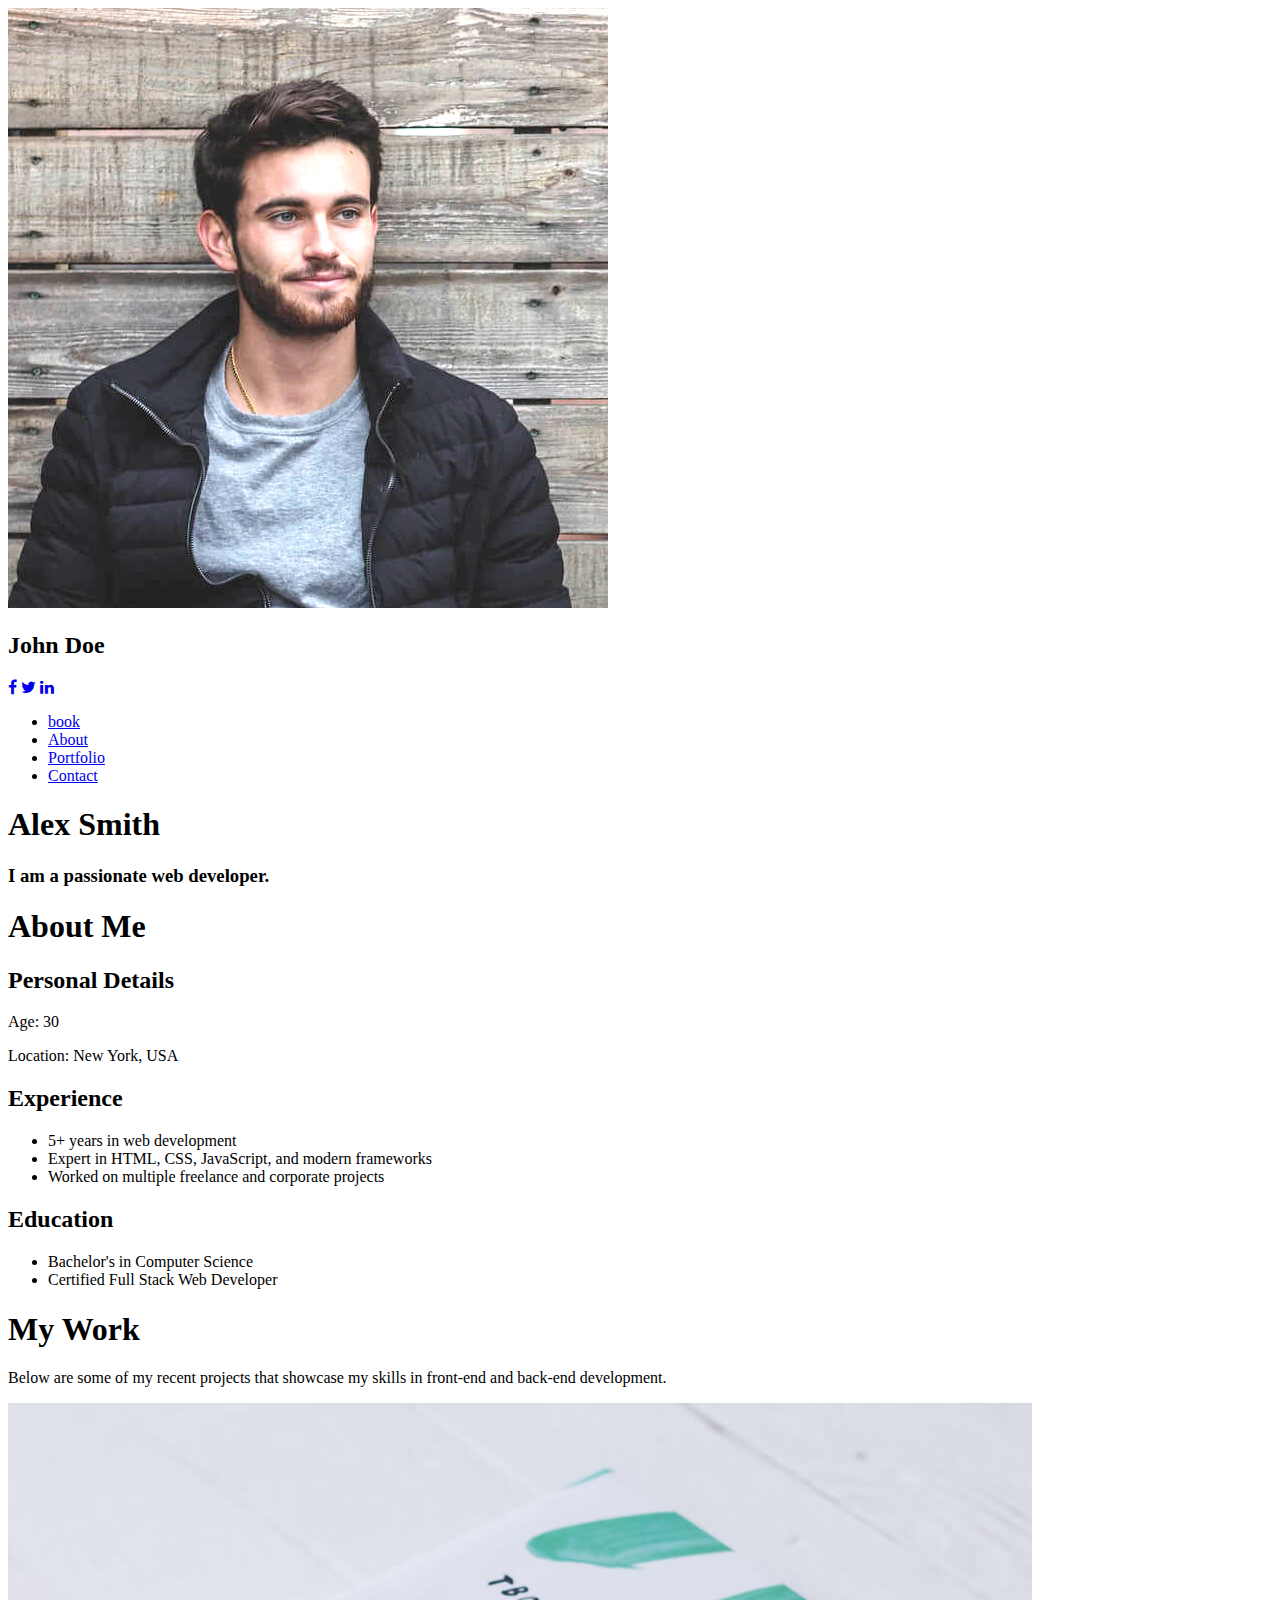
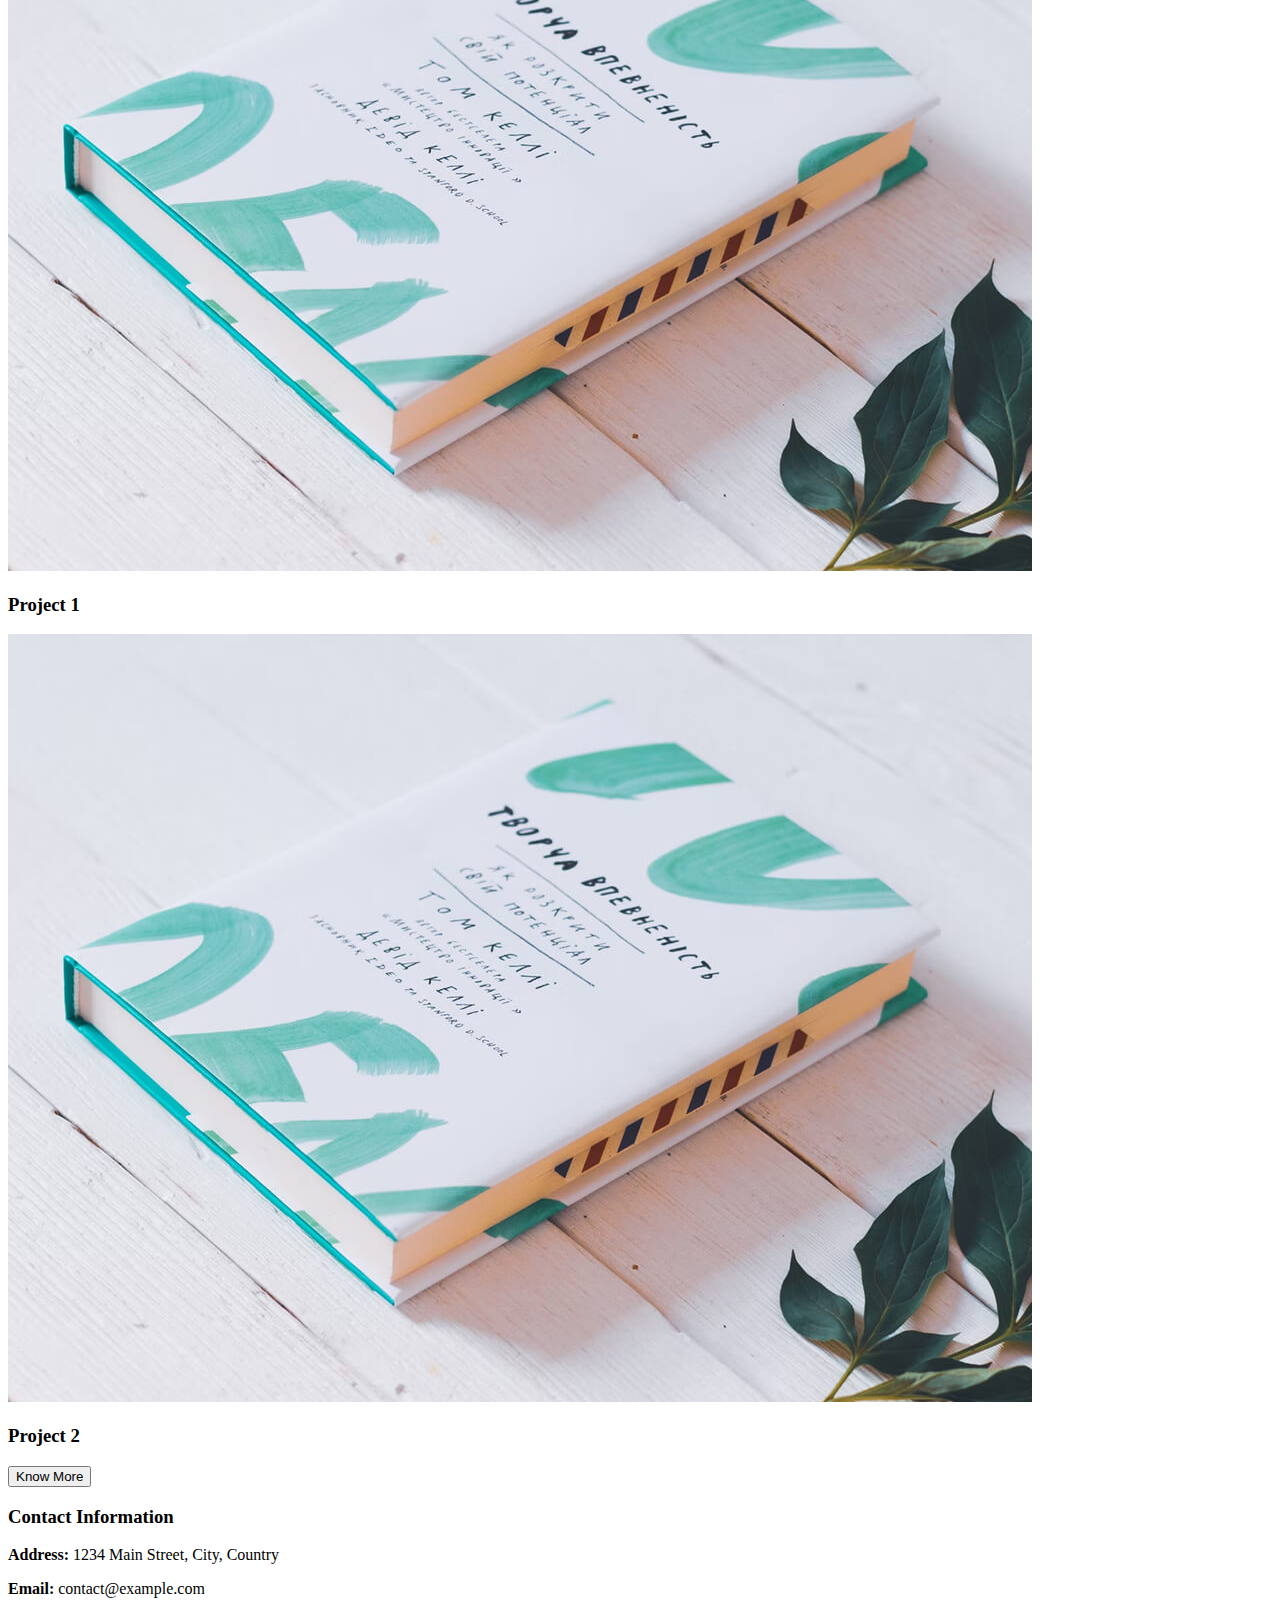
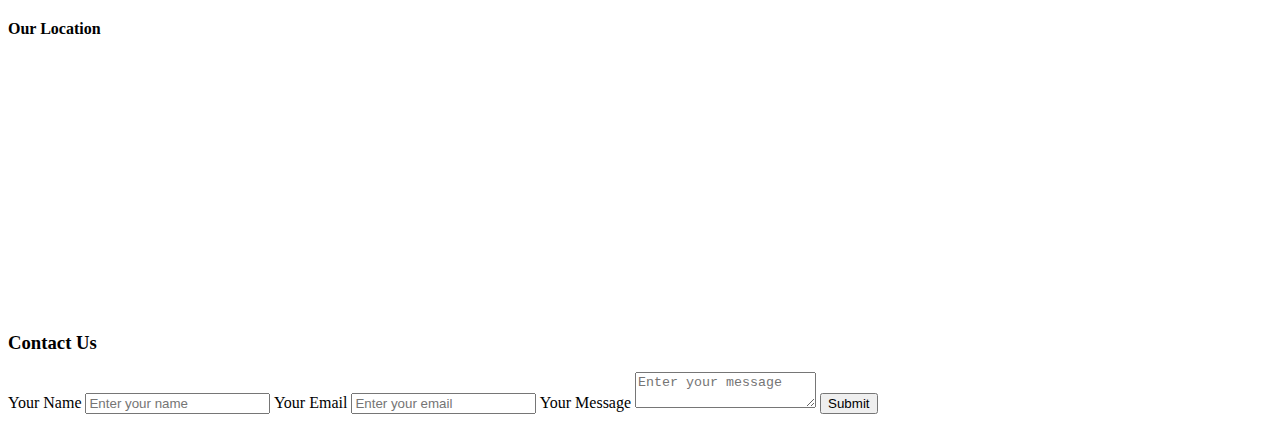
==== index.html @ 1355e46f "Updated index.html" ====
<!DOCTYPE html>
<html lang="en">
<head>
    <meta charset="UTF-8">
    <meta name="viewport" content="width=device-width, initial-scale=1.0">
    <title>Web Developer Portfolio</title>
    <link rel="stylesheet" href="git add . ; git commit -m "Updated index.html" ; git push origin mainassets/css/style.css">
    <link rel="stylesheet" href="https://cdnjs.cloudflare.com/ajax/libs/font-awesome/4.7.0/css/font-awesome.min.css">
</head>
<body>
    <div class="container">
        <nav class="sidebar">
            <div class="profile">
                <img src="assets/images/my-profile-img.jpg" alt="Profile Picture">
                <h2>John Doe</h2>
            </div>
            <div class="social-icons">
                <a href="#"><i class="fa fa-facebook" aria-hidden="true"></i></a>
                <a href="#"><i class="fa fa-twitter"></i></a>
                <a href="#"><i class="fa fa-linkedin"></i></a>
            </div>
            <ul class="menu">
                <li><a href="#home">book</a></li>
                <li><a href="#about">About</a></li>
                <li><a href="#portfolio">Portfolio</a></li>
                <li><a href="#contact">Contact</a></li>
            </ul>
        </nav>
        <main class="content">
            <section id="home">
                <h1>Alex Smith</h1>
                <h3>I am a passionate web developer.</h3>
            </section>
            <section id="about">
                <h1>About Me</h1>
                <div class="about-content">
                    <h2>Personal Details</h2>
                    <p>Age: 30</p>
                    <p>Location: New York, USA</p>
                    <h2>Experience</h2>
                    <ul>
                        <li>5+ years in web development</li>
                        <li>Expert in HTML, CSS, JavaScript, and modern frameworks</li>
                        <li>Worked on multiple freelance and corporate projects</li>
                    </ul>
                    <h2>Education</h2>
                    <ul>
                        <li>Bachelor's in Computer Science</li>
                        <li>Certified Full Stack Web Developer</li>
                    </ul>
                </div>
            </section>
            <section id="portfolio">
                <h1>My Work</h1>
                <p>Below are some of my recent projects that showcase my skills in front-end and back-end development.</p>
                <div class="portfolio-grid" id="portfolioGrid">
                    <div class="portfolio-item">
                        <img src="assets/images/books-1.jpg" alt="Project 1">
                        <div class="overlay">
                            <h3>Project 1</h3>
                        </div>
                    </div>
                    <div class="portfolio-item">
                        <img src="assets/images/books-1.jpg" alt="Project 2">
                        <div class="overlay">
                            <h3>Project 2</h3>
                        </div>
                    </div>
                </div>
                <button class="know-more" id="loadMore">Know More</button>
            </section>
            <div class="contact-section">
                <div class="contact-info">
                  <h3>Contact Information</h3>
                  <p><strong>Address:</strong> 1234 Main Street, City, Country</p>
                  <p><strong>Email:</strong> contact@example.com</p>
                  <div class="map">
                    <h4>Our Location</h4>
                    <!-- Embed Google Map or any map service -->
                    <iframe src="https://www.google.com/maps/embed?pb=..." width="100%" height="250" style="border:0;" allowfullscreen="" loading="lazy"></iframe>
                  </div>
                </div>
              
                <div class="contact-form">
                  <h3>Contact Us</h3>
                  <form action="#" method="POST">
                    <label for="name">Your Name</label>
                    <input type="text" id="name" name="name" placeholder="Enter your name" required>
                    
                    <label for="email">Your Email</label>
                    <input type="email" id="email" name="email" placeholder="Enter your email" required>
                    
                    <label for="message">Your Message</label>
                    <textarea id="message" name="message" placeholder="Enter your message" required></textarea>
                    
                    <button type="submit">Submit</button>
                  </form>
                </div>
              </div>
        </main>
    </div>
    <script>
        document.addEventListener("DOMContentLoaded", function () {
    const loadMoreBtn = document.getElementById("loadMore");
    const portfolioGrid = document.getElementById("portfolioGrid");

    loadMoreBtn.addEventListener("click", function () {
        // Dummy new projects (Replace with real images)
        const newProjects = [
            { src: "project3.jpg", title: "Project 3" },
            { src: "project4.jpg", title: "Project 4" },
            { src: "project5.jpg", title: "Project 5" }
        ];

        newProjects.forEach((project) => {
            let item = document.createElement("div");
            item.classList.add("portfolio-item");

            item.innerHTML = `
                <img src="${project.src}" alt="${project.title}">
                <div class="overlay">
                    <h3>${project.title}</h3>
                </div>
            `;

            portfolioGrid.appendChild(item);
        });

        // Hide button after loading
        loadMoreBtn.style.display = "none";
    });
});

    </script>
</body>
</html>
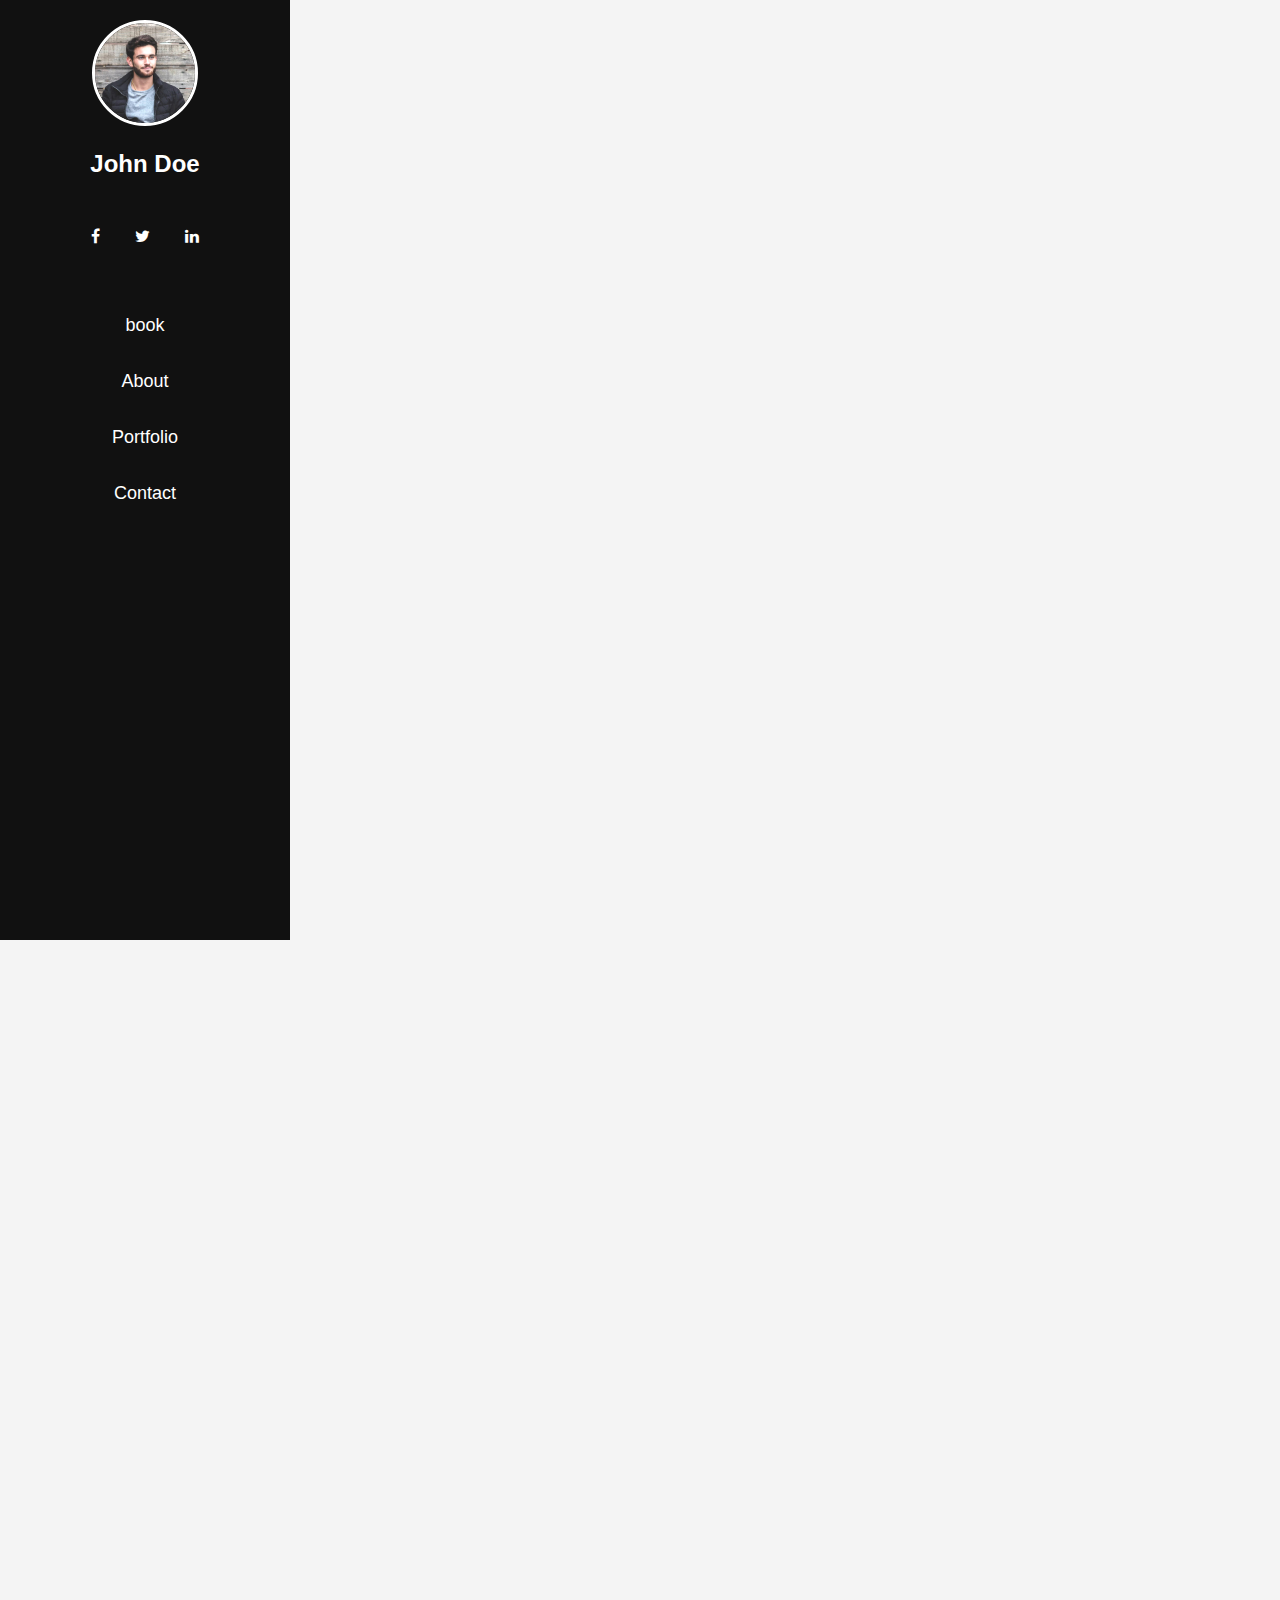
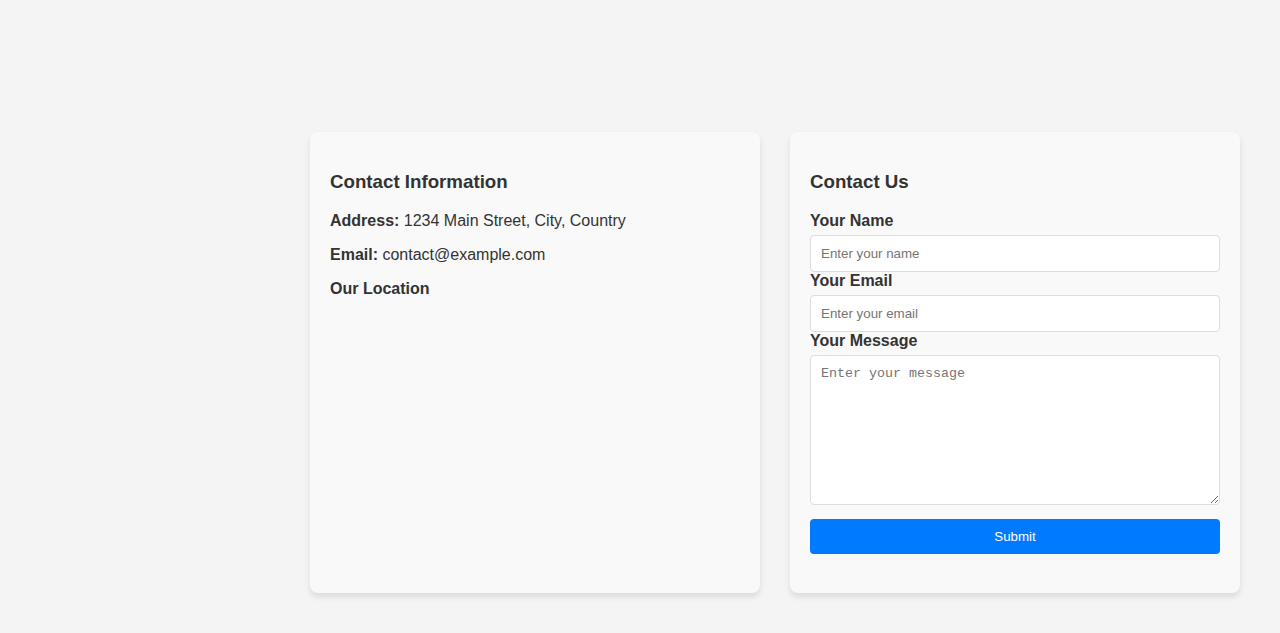
==== commit e76dd0b8: "Updated index.html" ====
--- a/index.html
+++ b/index.html
@@ -4,7 +4,7 @@
     <meta charset="UTF-8">
     <meta name="viewport" content="width=device-width, initial-scale=1.0">
     <title>Web Developer Portfolio</title>
-    <link rel="stylesheet" href="git add . ; git commit -m "Updated index.html" ; git push origin mainassets/css/style.css">
+    <link rel="stylesheet" href="assets/css/style.css">
     <link rel="stylesheet" href="https://cdnjs.cloudflare.com/ajax/libs/font-awesome/4.7.0/css/font-awesome.min.css">
 </head>
 <body>
--- a/assets/css/style.css
+++ b/assets/css/style.css
@@ -0,0 +1,332 @@
+/* General Styles */
+body {
+    font-family: 'Arial', sans-serif;
+    margin: 0;
+    padding: 0;
+    background-color: #f4f4f4;
+    color: #333;
+}
+
+/* Container Layout */
+.container {
+    display: flex;
+    flex-wrap: wrap;
+}
+
+/* Sidebar */
+.sidebar {
+    width: 250px;
+    background: #111;
+    color: white;
+    height: 100vh;
+    padding: 20px;
+    position: fixed;
+    display: flex;
+    flex-direction: column;
+    align-items: center;
+}
+
+.profile {
+    text-align: center;
+    margin-bottom: 20px;
+}
+
+.profile img {
+    width: 100px;
+    height: 100px;
+    border-radius: 50%;
+    border: 3px solid white;
+    transition: transform 0.3s ease;
+}
+
+.profile img:hover {
+    transform: scale(1.1);
+}
+
+/* Social Icons */
+.social-icons {
+    display: flex;
+    gap: 15px;
+    margin-bottom: 20px;
+}
+
+.social-icons a img {
+    width: 30px;
+    height: 30px;
+    transition: transform 0.3s ease;
+}
+.social-icons i{
+    color:white;
+    background-color: #111;
+    padding:10px;
+}
+.social-icons i:hover{
+background-color: #149ddd;
+border-radius:50%;
+}
+.social-icons a img:hover {
+    transform: scale(1.2);
+}
+
+/* Sidebar Menu */
+.menu {
+    list-style: none;
+    padding: 0;
+    width: 100%;
+}
+
+.menu li {
+    margin: 15px 0;
+}
+
+.menu a {
+    text-decoration: none;
+    color: white;
+    font-size: 18px;
+    display: block;
+    padding: 10px;
+    text-align: center;
+    transition: background 0.3s ease;
+}
+
+.menu a:hover {
+    background: rgba(255, 255, 255, 0.3);
+    border-radius: 5px;
+}
+
+/* Main Content */
+.content {
+    margin-left: 270px;
+    padding: 20px;
+    flex-grow: 1;
+}
+
+/* Sections */
+section {
+    margin-bottom: 50px;
+    padding: 20px;
+    background: white;
+    border-radius: 8px;
+    box-shadow: 0px 4px 6px rgba(0, 0, 0, 0.1);
+    opacity: 0;
+    transform: translateY(20px);
+    animation: fadeIn 0.8s ease-out forwards;
+}
+#home h1{
+    color:#fff;
+}
+#home h3{
+    font-size: 2rem;
+    margin: 0;
+    white-space: nowrap;
+    overflow: hidden;
+    border-right: 3px solid #333;
+    width: fit-content;
+    animation: typing 3s steps(22) infinite, blink 0.5s step-end infinite alternate;
+    color:#fff;
+}
+
+@keyframes typing {
+    from {
+        width: 0;
+    }
+    to {
+        width: 100%;
+    }
+}
+@keyframes blink {
+    50% {
+        border-color: transparent;
+    }
+}
+
+@keyframes fadeIn {
+    to {
+        opacity: 1;
+        transform: translateY(0);
+    }
+}
+
+#home{
+    background-image: url('../images/hero-bg.jpg');
+}
+#home {
+    background-size: cover;
+    background-position: center;
+    padding: 20%;
+    border-radius: 0px !important;
+}
+/* Portfolio */
+.portfolio-grid {
+    display: grid;
+    grid-template-columns: repeat(auto-fit, minmax(250px, 1fr));
+    gap: 20px;
+}
+
+.portfolio-item {
+    position: relative;
+    overflow: hidden;
+    border-radius: 10px;
+    box-shadow: 0px 4px 6px rgba(0, 0, 0, 0.1);
+    transition: transform 0.3s ease;
+}
+
+.portfolio-item:hover {
+    transform: scale(1.05);
+}
+
+.portfolio-item img {
+    width: 100%;
+    display: block;
+    filter: grayscale(100%);
+    transition: filter 0.3s ease;
+}
+
+.portfolio-item:hover img {
+    filter: grayscale(0%);
+}
+
+.overlay {
+    position: absolute;
+    bottom: 0;
+    left: 0;
+    width: 100%;
+    height: 100%;
+    background: rgba(0, 0, 0, 0.5);
+    color: white;
+    display: flex;
+    align-items: center;
+    justify-content: center;
+    font-size: 20px;
+    opacity: 0;
+    transition: opacity 0.3s ease;
+}
+
+.portfolio-item:hover .overlay {
+    opacity: 1;
+}
+
+/* Know More Button */
+.know-more {
+    display: block;
+    margin: 20px auto;
+    padding: 10px 20px;
+    font-size: 18px;
+    background: black;
+    color: white;
+    border: none;
+    cursor: pointer;
+    transition: background 0.3s ease;
+    border-radius: 5px;
+}
+
+.know-more:hover {
+    background: #555;
+}
+
+/* contact */
+.contact-section {
+    display: grid;
+    grid-template-columns: 1fr 1fr;
+    gap: 30px;
+    padding: 20px;
+  }
+  
+  .contact-info, .contact-form {
+    padding: 20px;
+    background-color: #f9f9f9;
+    border-radius: 8px;
+    box-shadow: 0 4px 6px rgba(0, 0, 0, 0.1);
+  }
+  
+  h3 {
+    color: #333;
+  }
+  
+  h4 {
+    margin-top: 10px;
+  }
+  
+  label {
+    font-weight: bold;
+    margin-top: 10px;
+  }
+  
+  input, textarea {
+    width: 100%;
+    padding: 10px;
+    margin-top: 5px;
+    border: 1px solid #ddd;
+    border-radius: 4px;
+    box-sizing: border-box;
+  }
+  
+  textarea {
+    height: 150px;
+  }
+  
+  button {
+    background-color: #007BFF;
+    color: white;
+    padding: 10px 15px;
+    border: none;
+    border-radius: 4px;
+    cursor: pointer;
+    margin-top: 10px;
+    width: 100%;
+  }
+  
+  button:hover {
+    background-color:red;
+  }
+
+/* Responsive Design */
+@media (max-width: 768px) {
+    .sidebar {
+        width: 100%;
+        height: auto;
+        position: relative;
+        display: flex;
+        flex-direction: row;
+        justify-content: space-between;
+        padding: 10px;
+    }
+
+    .profile img {
+        width: 60px;
+        height: 60px;
+    }
+
+    .menu {
+        display: flex;
+        flex-direction: row;
+        gap: 10px;
+    }
+
+    .menu li {
+        margin: 0;
+    }
+
+    .menu a {
+        font-size: 16px;
+        padding: 5px;
+    }
+
+    .content {
+        margin-left: 0;
+        padding: 10px;
+    }
+
+    .portfolio-grid {
+        grid-template-columns: repeat(auto-fit, minmax(150px, 1fr));
+    }
+    .contact-section {
+        grid-template-columns: 1fr;
+      }
+      
+      .contact-info iframe {
+        width: 100%;
+        height: 200px;
+      }
+    
+}
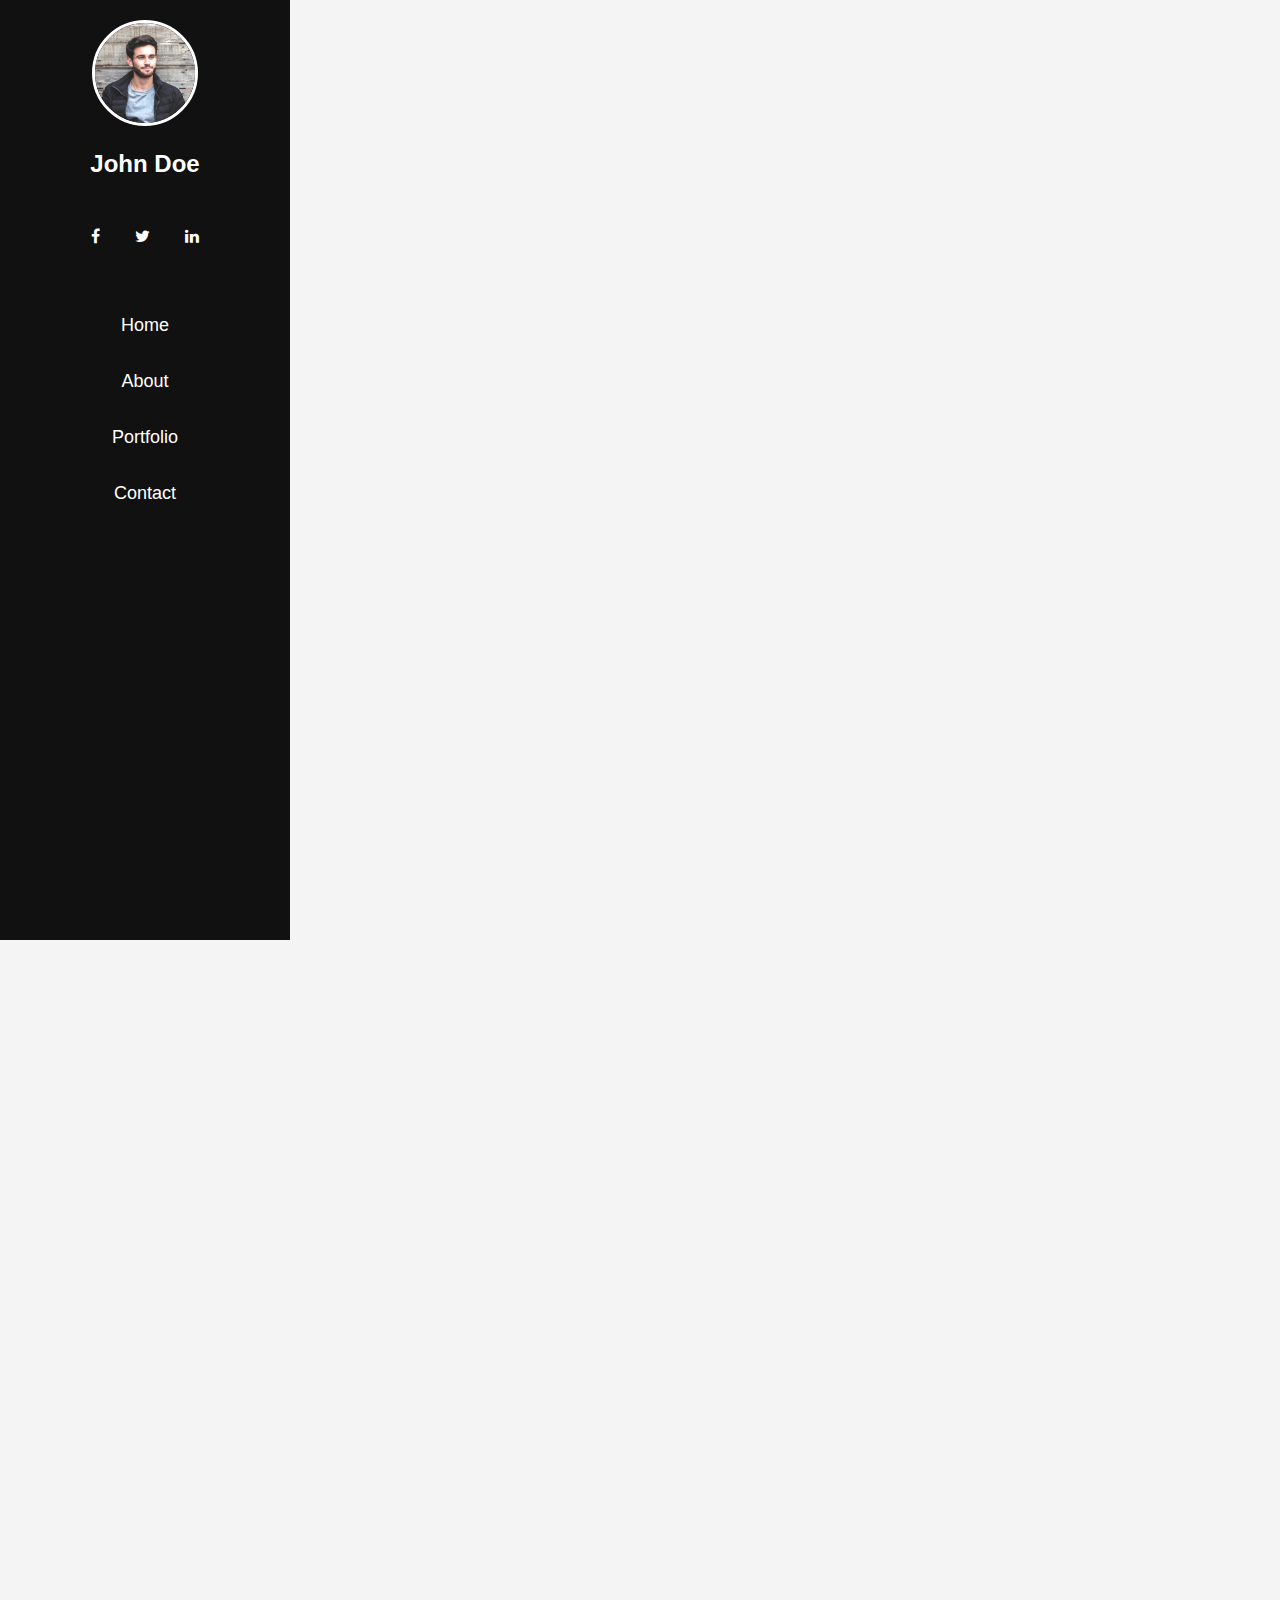
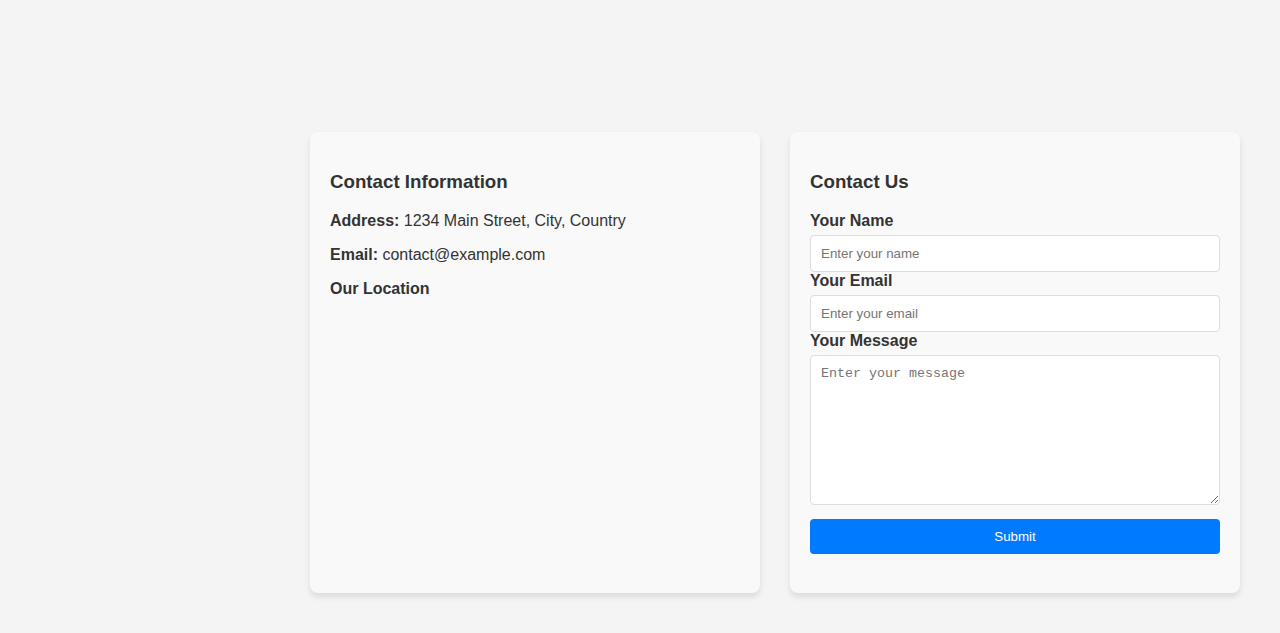
==== commit 2140ddb6: "Updated index.html" ====
--- a/index.html
+++ b/index.html
@@ -20,7 +20,7 @@
                 <a href="#"><i class="fa fa-linkedin"></i></a>
             </div>
             <ul class="menu">
-                <li><a href="#home">book</a></li>
+                <li><a href="#home">Home</a></li>
                 <li><a href="#about">About</a></li>
                 <li><a href="#portfolio">Portfolio</a></li>
                 <li><a href="#contact">Contact</a></li>
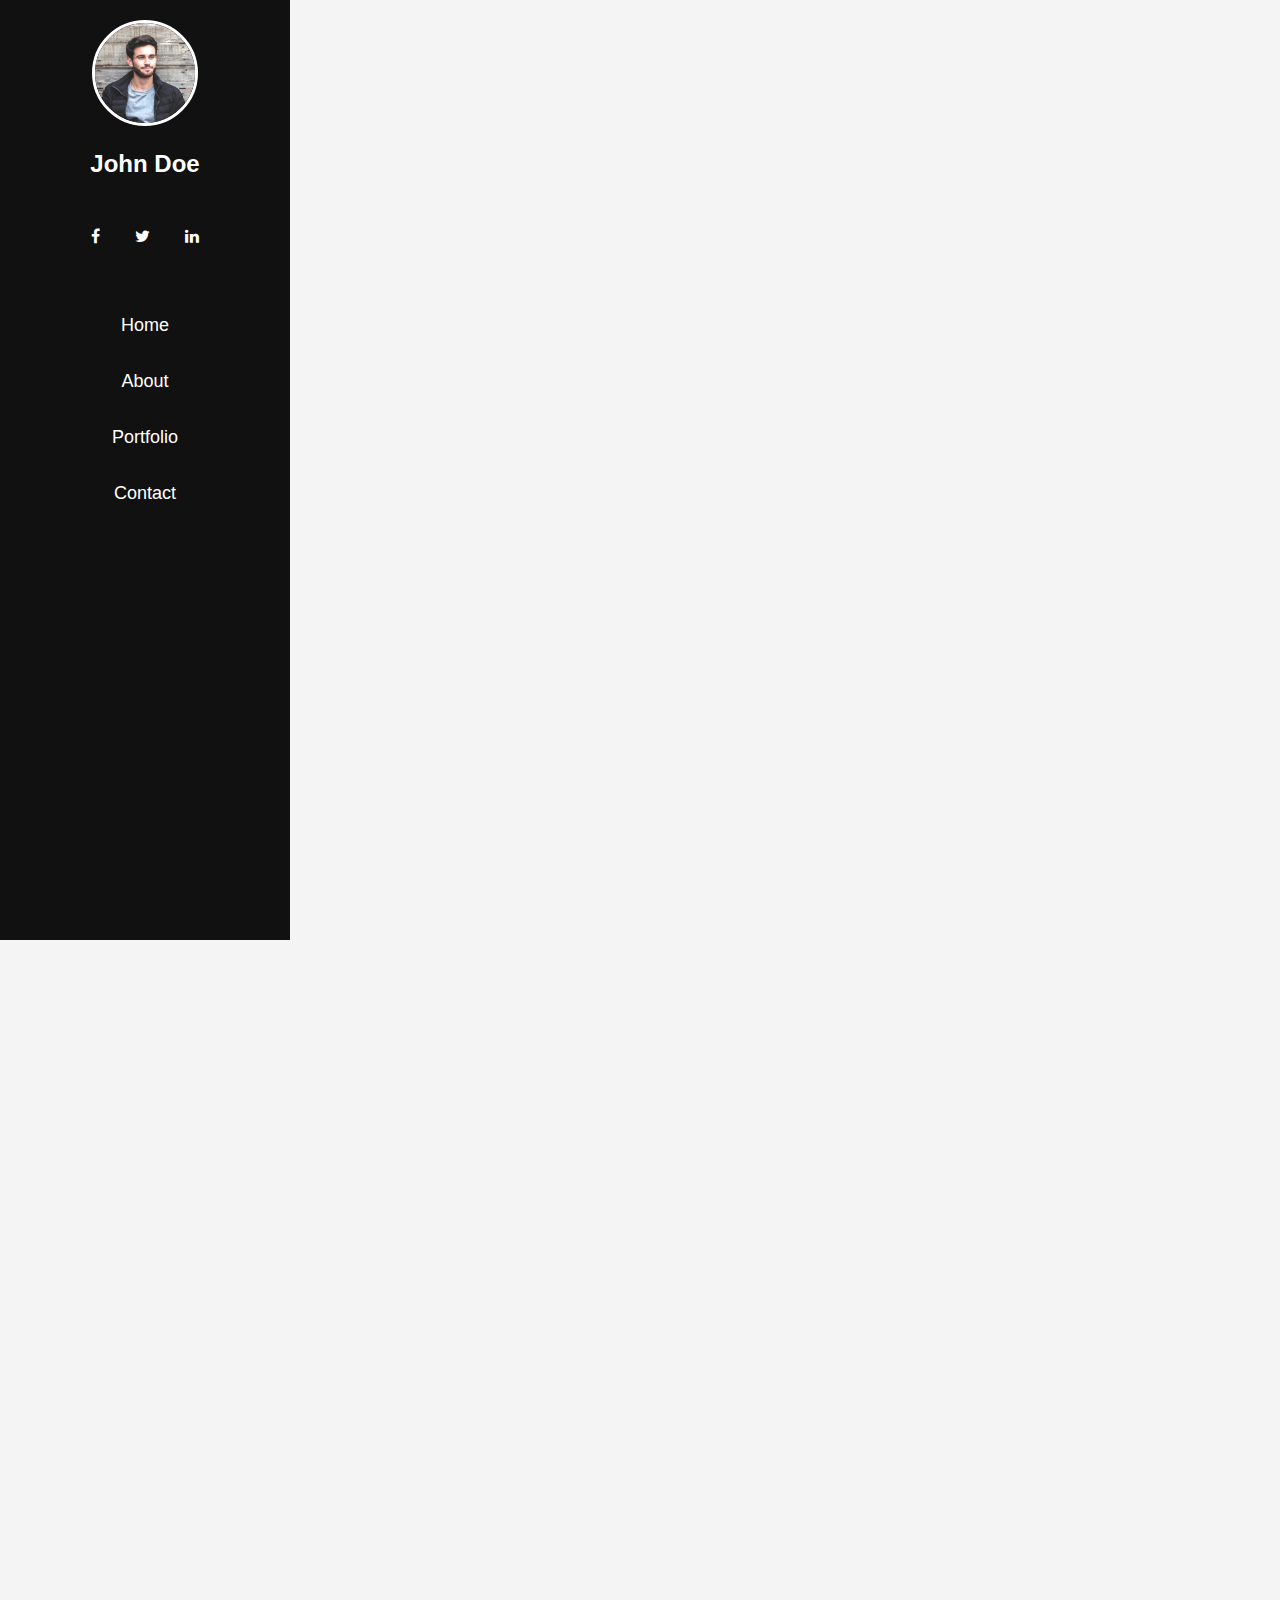
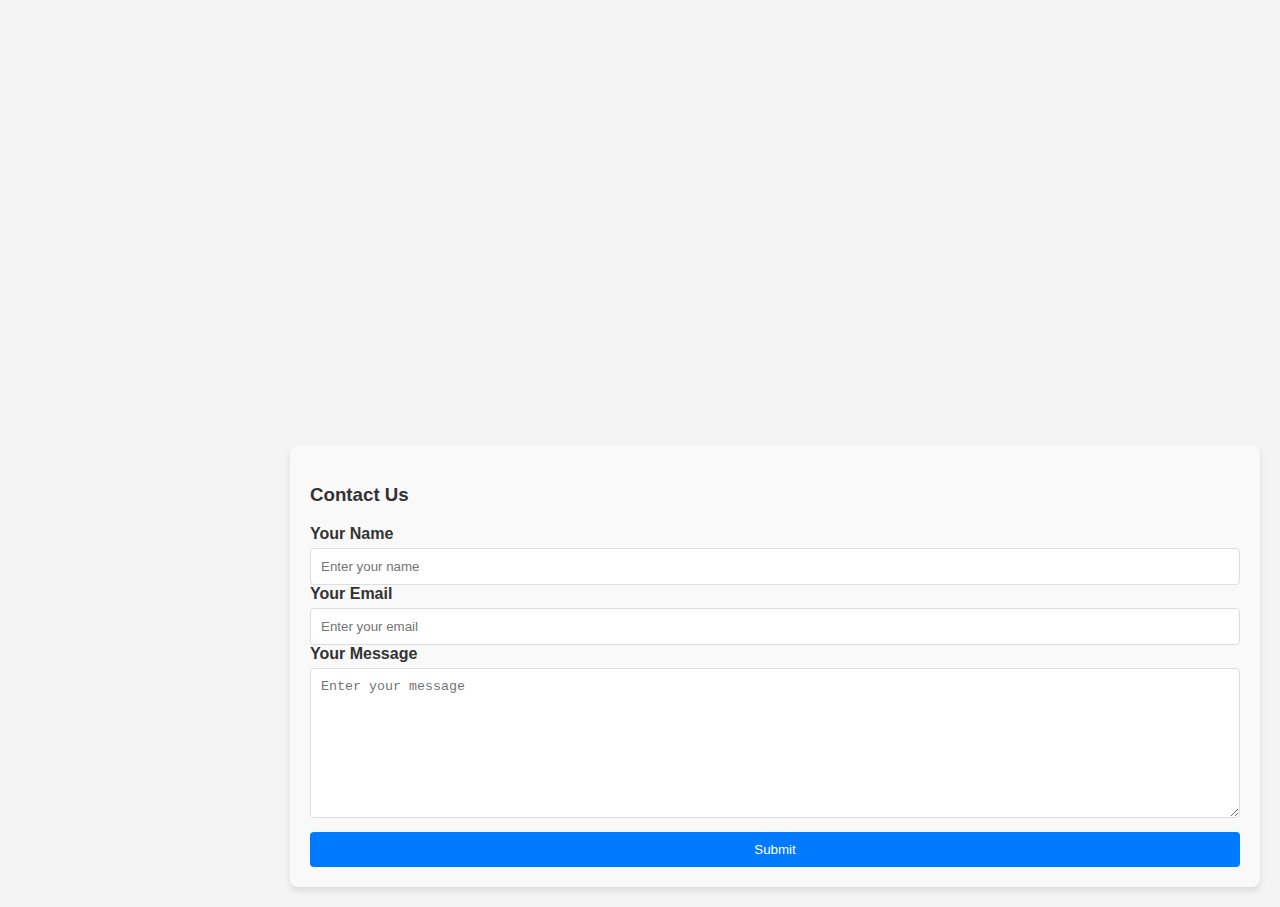
==== commit c983178e: "Updated index.html" ====
--- a/index.html
+++ b/index.html
@@ -51,24 +51,101 @@
                 </div>
             </section>
             <section id="portfolio">
-                <h1>My Work</h1>
-                <p>Below are some of my recent projects that showcase my skills in front-end and back-end development.</p>
-                <div class="portfolio-grid" id="portfolioGrid">
-                    <div class="portfolio-item">
-                        <img src="assets/images/books-1.jpg" alt="Project 1">
-                        <div class="overlay">
-                            <h3>Project 1</h3>
-                        </div>
-                    </div>
-                    <div class="portfolio-item">
-                        <img src="assets/images/books-1.jpg" alt="Project 2">
-                        <div class="overlay">
-                            <h3>Project 2</h3>
-                        </div>
-                    </div>
-                </div>
-                <button class="know-more" id="loadMore">Know More</button>
+                <h2 class="section-title">My Portfolio</h2>
+        
+                <!-- Filter Tabs -->
+                <div class="portfolio-filters">
+                    <button class="filter-btn active" data-filter="all">All</button>
+                    <button class="filter-btn" data-filter="app">App</button>
+                    <button class="filter-btn" data-filter="product">Product</button>
+                    <button class="filter-btn" data-filter="branding">Branding</button>
+                </div>
+                
+        
+                <!-- Portfolio Grid -->
+                <div class="portfolio-gallery">
+                    <div class="portfolio-item app">
+                        <img src="assets/images/app-1.jpg" alt="App Project">
+                        <div class="overlay">
+                            <span class="title">App Design</span>
+                            <i class="fa fa-search-plus" onclick="openFullscreen('assets/images/my-profile-img.jpg')"></i>
+                        </div>
+                    </div>
+                    <div class="portfolio-item app">
+                        <img src="assets/images/app-2.jpg" alt="App Project">
+                        <div class="overlay">
+                            <span class="title">App Design</span>
+                            <i class="fa fa-search-plus" onclick="openFullscreen('assets/images/my-profile-img.jpg')"></i>
+                        </div>
+                    </div>
+        
+                    <div class="portfolio-item app">
+                        <img src="assets/images/app-3.jpg" alt="App Project">
+                        <div class="overlay">
+                            <span class="title">App Design</span>
+                            <i class="fa fa-search-plus" onclick="openFullscreen('assets/images/my-profile-img.jpg')"></i>
+                        </div>
+                    </div>
+        
+                   <div class="portfolio-item product">
+                        <img src="assets/images/product-1.jpg" alt="Product Project">
+                        <div class="overlay">
+                            <span class="title">Product Design</span>
+                            <i class="fa fa-search-plus" onclick="openFullscreen('assets/images/my-profile-img.jpg')"></i>
+                        </div>
+                    </div>
+        
+                    <div class="portfolio-item product">
+                        <img src="assets/images/product-2.jpg" alt="Product Project">
+                        <div class="overlay">
+                            <span class="title">Product Design</span>
+                            <i class="fa fa-search-plus" onclick="openFullscreen('assets/images/my-profile-img.jpg')"></i>
+                        </div>
+                    </div>
+                    <div class="portfolio-item product">
+                        <img src="assets/images/product-3.jpg" alt="Product Project">
+                        <div class="overlay">
+                            <span class="title">Product Design</span>
+                            <i class="fa fa-search-plus" onclick="openFullscreen('assets/images/my-profile-img.jpg')"></i>
+                        </div>
+                    </div>
+
+
+
+                    <div class="portfolio-item branding">
+                        <img src="assets/images/branding-2.jpg" alt="Branding Project">
+                        <div class="overlay">
+                            <span class="title">Branding Project</span>
+                            <i class="fa fa-search-plus" onclick="openFullscreen('assets/images/my-profile-img.jpg')"></i>
+                        </div>
+                    </div>
+
+                    <div class="portfolio-item branding">
+                        <img src="assets/images/books-1.jpg" alt="Branding Project">
+                        <div class="overlay">
+                            <span class="title">Branding Project</span>
+                            <i class="fa fa-search-plus" onclick="openFullscreen('assets/images/my-profile-img.jpg')"></i>
+                        </div>
+                    </div>
+
+
+                    <div class="portfolio-item branding">
+                        <img src="assets/images/branding-3.jpg" alt="Branding Project">
+                        <div class="overlay">
+                            <span class="title">Branding Project</span>
+                            <i class="fa fa-search-plus" onclick="openFullscreen('assets/images/my-profile-img.jpg')"></i>
+                        </div>
+                    </div>
+
+                    <i class="fa fa-search-plus" onclick="openFullscreen('assets/images/my-profile-img.jpg')"></i>
+                </div>
             </section>
+        
+            <!-- Fullscreen Image Modal -->
+            <!-- <div id="fullscreen-modal" class="fullscreen-modal">
+                <span class="close-btn" onclick="closeFullscreen()">&times;</span>
+                <img id="fullscreen-img" class="fullscreen-img">
+            </div>
             <div class="contact-section">
                 <div class="contact-info">
                   <h3>Contact Information</h3>
@@ -76,10 +153,10 @@
                   <p><strong>Email:</strong> contact@example.com</p>
                   <div class="map">
                     <h4>Our Location</h4>
-                    <!-- Embed Google Map or any map service -->
-                    <iframe src="https://www.google.com/maps/embed?pb=..." width="100%" height="250" style="border:0;" allowfullscreen="" loading="lazy"></iframe>
+                     Embed Google Map or any map service -->
+                    <!-- <iframe src="https://www.google.com/maps/embed?pb=..." width="100%" height="250" style="border:0;" allowfullscreen="" loading="lazy"></iframe>
                   </div>
-                </div>
+                </div> --> 
               
                 <div class="contact-form">
                   <h3>Contact Us</h3>
@@ -99,38 +176,48 @@
               </div>
         </main>
     </div>
-    <script>
-        document.addEventListener("DOMContentLoaded", function () {
-    const loadMoreBtn = document.getElementById("loadMore");
-    const portfolioGrid = document.getElementById("portfolioGrid");
-
-    loadMoreBtn.addEventListener("click", function () {
-        // Dummy new projects (Replace with real images)
-        const newProjects = [
-            { src: "project3.jpg", title: "Project 3" },
-            { src: "project4.jpg", title: "Project 4" },
-            { src: "project5.jpg", title: "Project 5" }
-        ];
-
-        newProjects.forEach((project) => {
-            let item = document.createElement("div");
-            item.classList.add("portfolio-item");
-
-            item.innerHTML = `
-                <img src="${project.src}" alt="${project.title}">
-                <div class="overlay">
-                    <h3>${project.title}</h3>
-                </div>
-            `;
-
-            portfolioGrid.appendChild(item);
+<!-- Portfolio gallery js  -->
+        <script>
+  document.addEventListener("DOMContentLoaded", function () {
+    const filterButtons = document.querySelectorAll(".filter-btn");
+    const portfolioItems = document.querySelectorAll(".portfolio-item");
+
+    filterButtons.forEach((btn) => {
+        btn.addEventListener("click", function () {
+            const filter = this.getAttribute("data-filter");
+
+            // Remove active class from all buttons
+            filterButtons.forEach((btn) => btn.classList.remove("active"));
+            this.classList.add("active");
+
+            // Show/Hide Portfolio Items
+            portfolioItems.forEach((item) => {
+                if (filter === "all" || item.classList.contains(filter)) {
+                    item.classList.add("show");
+                } else {
+                    item.classList.remove("show");
+                }
+            });
         });
-
-        // Hide button after loading
-        loadMoreBtn.style.display = "none";
     });
+
+    // Show all items by default
+    document.querySelector(".filter-btn[data-filter='all']").click();
 });
 
-    </script>
+
+
+/* Fullscreen Image Modal */
+// function openFullscreen(imageSrc) {
+//     document.getElementById("fullscreen-modal").style.display = "flex";
+//     document.getElementById("fullscreen-img").src = imageSrc;
+// }
+
+// function closeFullscreen() {
+//     document.getElementById("fullscreen-modal").style.display = "none";
+// }
+</script>
+
+    
 </body>
 </html>--- a/assets/css/style.css
+++ b/assets/css/style.css
@@ -156,72 +156,167 @@
     padding: 20%;
     border-radius: 0px !important;
 }
-/* Portfolio */
-.portfolio-grid {
+/* Portfolio Filters */
+.portfolio-filters {
+    display: flex;
+    justify-content: center;
+    margin: 20px 0;
+}
+
+.filter-btn {
+    padding: 10px 15px;
+    margin: 0 5px;
+    border: none;
+    cursor: pointer;
+    background: #ddd;
+    border-radius: 5px;
+    transition: 0.3s;
+}
+
+.filter-btn.active {
+    background: blue;
+    color: white;
+}
+
+/* Portfolio Grid */
+.portfolio-gallery {
     display: grid;
-    grid-template-columns: repeat(auto-fit, minmax(250px, 1fr));
-    gap: 20px;
-}
-
+    grid-template-columns: repeat(3, 1fr);
+    gap: 15px;
+    padding: 20px;
+}
+
+/* Portfolio Item */
 .portfolio-item {
     position: relative;
     overflow: hidden;
     border-radius: 10px;
-    box-shadow: 0px 4px 6px rgba(0, 0, 0, 0.1);
-    transition: transform 0.3s ease;
-}
-
-.portfolio-item:hover {
-    transform: scale(1.05);
-}
-
+    display: none; /* Hidden by default */
+}
+
+/* Show Items Dynamically */
+.portfolio-item.show {
+    display: block;
+    animation: fadeIn 0.5s ease-in-out;
+}
+
+/* Fade-In Animation */
+@keyframes fadeIn {
+    from { opacity: 0; transform: scale(0.9); }
+    to { opacity: 1; transform: scale(1); }
+}
+
+/* Portfolio Images */
 .portfolio-item img {
     width: 100%;
+    height: auto;
     display: block;
-    filter: grayscale(100%);
-    transition: filter 0.3s ease;
-}
-
+    transition: transform 0.3s ease-in-out;
+}
+
+/* Hover Effect on Image */
 .portfolio-item:hover img {
-    filter: grayscale(0%);
-}
-
+    transform: scale(1.1);
+}
+
+/* Overlay (Hidden by Default) */
 .overlay {
     position: absolute;
-    bottom: 0;
+    top: 0;
     left: 0;
     width: 100%;
     height: 100%;
-    background: rgba(0, 0, 0, 0.5);
-    color: white;
+    background: rgba(0, 0, 0, 0.6);
     display: flex;
+    flex-direction: column;
+    justify-content: center;
     align-items: center;
-    justify-content: center;
-    font-size: 20px;
     opacity: 0;
-    transition: opacity 0.3s ease;
-}
-
+    transition: opacity 0.3s ease-in-out;
+}
+
+/* Show Overlay on Hover */
 .portfolio-item:hover .overlay {
     opacity: 1;
 }
 
-/* Know More Button */
-.know-more {
-    display: block;
-    margin: 20px auto;
-    padding: 10px 20px;
-    font-size: 18px;
-    background: black;
-    color: white;
-    border: none;
+/* Title (Top-Left) */
+.title {
+    position: absolute;
+    top: 10px;
+    left: 10px;
+    background: blue;
+    color: white;
+    padding: 5px 10px;
+    border-radius: 5px;
+    font-size: 14px;
+}
+
+/* Centered Icon */
+.icon {
+    font-size: 2rem;
+    color: white;
     cursor: pointer;
-    transition: background 0.3s ease;
-    border-radius: 5px;
-}
-
-.know-more:hover {
-    background: #555;
+    opacity: 0;
+    transition: opacity 0.3s ease-in-out, transform 0.3s ease-in-out;
+}
+.portfolio-title{
+    text-align: center;
+    padding-bottom:20px;
+}
+
+/* Show Icon on Hover */
+.portfolio-item:hover .icon {
+    opacity: 1;
+    transform: scale(1.2);
+}
+
+/* Responsive Design */
+@media (max-width: 900px) {
+    .portfolio-gallery {
+        grid-template-columns: repeat(2, 1fr);
+    }
+}
+
+@media (max-width: 600px) {
+    .portfolio-gallery {
+        grid-template-columns: 1fr;
+    }
+}
+
+/* Fullscreen Modal */
+.fullscreen-modal {
+    display: none;
+    position: fixed;
+    top: 0;
+    left: 0;
+    width: 100%;
+    height: 100%;
+    background: rgba(0, 0, 0, 0.9);
+    justify-content: center;
+    align-items: center;
+}
+
+.fullscreen-img {
+    max-width: 90%;
+    max-height: 90%;
+}
+
+.close-btn {
+    position: absolute;
+    top: 20px;
+    right: 30px;
+    font-size: 30px;
+    color: white;
+    cursor: pointer;
+}
+
+/* Hide Items Smoothly */
+.hidden {
+    opacity: 0;
+    transform: scale(0.9);
+    pointer-events: none;
+    transition: opacity 0.5s ease-in-out, transform 0.5s ease-in-out;
 }
 
 /* contact */
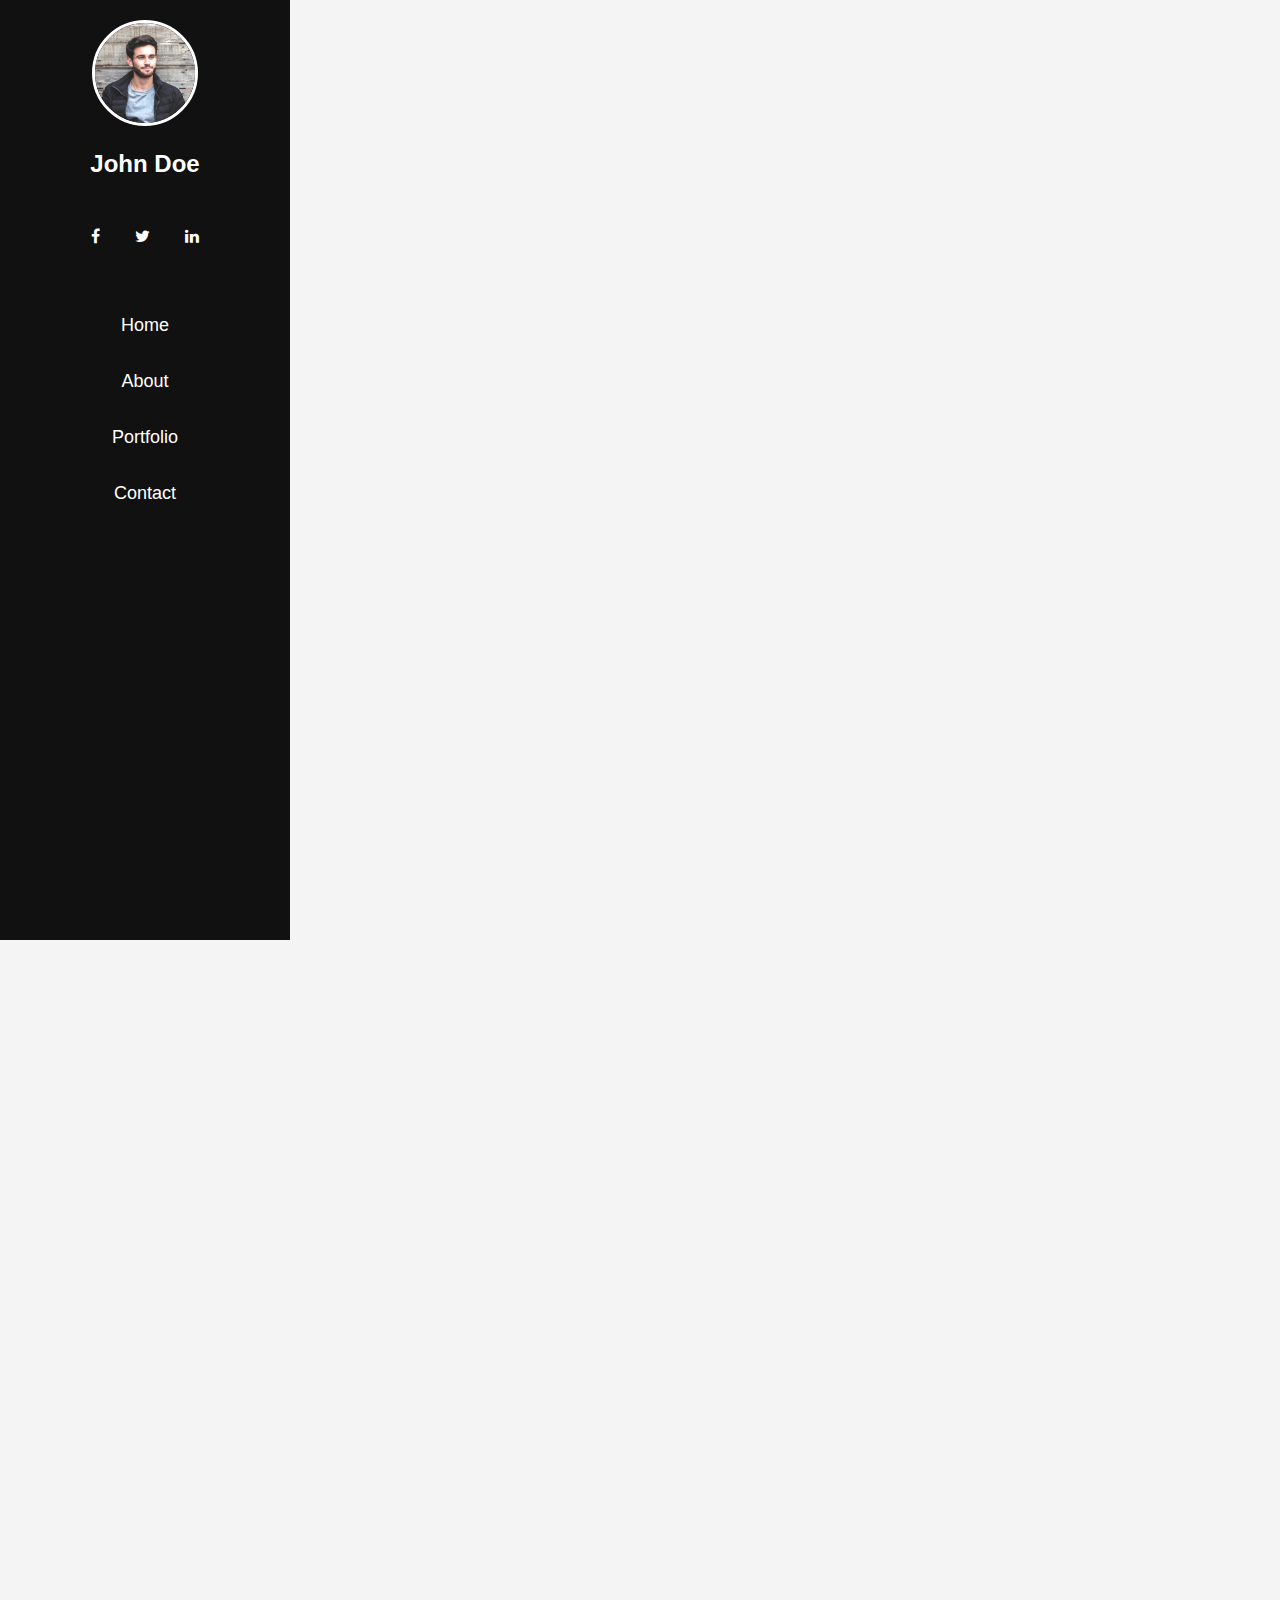
==== commit 6868e0df: "Updated index.html" ====
--- a/index.html
+++ b/index.html
@@ -145,35 +145,50 @@
             <!-- <div id="fullscreen-modal" class="fullscreen-modal">
                 <span class="close-btn" onclick="closeFullscreen()">&times;</span>
                 <img id="fullscreen-img" class="fullscreen-img">
-            </div>
-            <div class="contact-section">
-                <div class="contact-info">
-                  <h3>Contact Information</h3>
-                  <p><strong>Address:</strong> 1234 Main Street, City, Country</p>
-                  <p><strong>Email:</strong> contact@example.com</p>
-                  <div class="map">
-                    <h4>Our Location</h4>
-                     Embed Google Map or any map service -->
-                    <!-- <iframe src="https://www.google.com/maps/embed?pb=..." width="100%" height="250" style="border:0;" allowfullscreen="" loading="lazy"></iframe>
-                  </div>
-                </div> --> 
-              
-                <div class="contact-form">
-                  <h3>Contact Us</h3>
-                  <form action="#" method="POST">
-                    <label for="name">Your Name</label>
-                    <input type="text" id="name" name="name" placeholder="Enter your name" required>
-                    
-                    <label for="email">Your Email</label>
-                    <input type="email" id="email" name="email" placeholder="Enter your email" required>
-                    
-                    <label for="message">Your Message</label>
-                    <textarea id="message" name="message" placeholder="Enter your message" required></textarea>
-                    
-                    <button type="submit">Submit</button>
-                  </form>
-                </div>
-              </div>
+            </div>-->
+           <section class="contact-section">
+        <div class="contact-info">
+            <h2>Contact Info</h2>
+            <div class="info-item">
+                <i class="fas fa-map-marker-alt"></i>
+                <p>1234 Main Street, City, Country</p>
+            </div>
+            <div class="info-item">
+                <i class="fas fa-phone-alt"></i>
+                <p>+123 456 7890</p>
+            </div>
+            <div class="info-item">
+                <i class="fas fa-envelope"></i>
+                <p>contact@example.com</p>
+            </div>
+            <div class="map">
+                <iframe 
+                    src="https://www.google.com/maps/embed?pb=..." 
+                    width="100%" 
+                    height="250" 
+                    style="border:0;" 
+                    allowfullscreen="" 
+                    loading="lazy">
+                </iframe>
+            </div>
+        </div>
+
+        <div class="contact-form">
+            <h2>Get in Touch</h2>
+            <form action="#" method="POST">
+                <div class="input-box">
+                    <input type="text" name="name" placeholder="Your Name" required>
+                </div>
+                <div class="input-box">
+                    <input type="email" name="email" placeholder="Your Email" required>
+                </div>
+                <div class="input-box">
+                    <textarea name="message" placeholder="Your Message" required></textarea>
+                </div>
+                <button type="submit">Send Message</button>
+            </form>
+        </div>
+    </section>
         </main>
     </div>
 <!-- Portfolio gallery js  -->
--- a/assets/css/style.css
+++ b/assets/css/style.css
@@ -324,57 +324,98 @@
     display: grid;
     grid-template-columns: 1fr 1fr;
     gap: 30px;
-    padding: 20px;
-  }
-  
-  .contact-info, .contact-form {
-    padding: 20px;
-    background-color: #f9f9f9;
+    padding: 40px;
+    max-width: 1100px;
+    margin: auto;
+}
+
+/* Contact Info Section */
+.contact-info {
+    background: #fff;
+    padding: 20px;
     border-radius: 8px;
     box-shadow: 0 4px 6px rgba(0, 0, 0, 0.1);
-  }
-  
-  h3 {
+}
+
+.contact-info h2 {
+    margin-bottom: 15px;
     color: #333;
-  }
-  
-  h4 {
-    margin-top: 10px;
-  }
-  
-  label {
-    font-weight: bold;
-    margin-top: 10px;
-  }
-  
-  input, textarea {
+}
+
+.info-item {
+    display: flex;
+    align-items: center;
+    gap: 15px;
+    margin-bottom: 10px;
+}
+
+.info-item i {
+    font-size: 20px;
+    color: #007BFF;
+}
+
+.info-item p {
+    margin: 0;
+    font-size: 16px;
+    color: #555;
+}
+
+/* Contact Form Section */
+.contact-form {
+    background: #fff;
+    padding: 20px;
+    border-radius: 8px;
+    box-shadow: 0 4px 6px rgba(0, 0, 0, 0.1);
+}
+
+.contact-form h2 {
+    margin-bottom: 15px;
+    color: #333;
+}
+
+.input-box {
+    margin-bottom: 15px;
+}
+
+input, textarea {
     width: 100%;
     padding: 10px;
-    margin-top: 5px;
     border: 1px solid #ddd;
-    border-radius: 4px;
+    border-radius: 5px;
     box-sizing: border-box;
-  }
-  
-  textarea {
-    height: 150px;
-  }
-  
-  button {
+    font-size: 16px;
+}
+
+textarea {
+    height: 120px;
+    resize: none;
+}
+
+button {
     background-color: #007BFF;
     color: white;
-    padding: 10px 15px;
+    padding: 12px;
     border: none;
-    border-radius: 4px;
+    border-radius: 5px;
     cursor: pointer;
-    margin-top: 10px;
-    width: 100%;
-  }
-  
-  button:hover {
-    background-color:red;
-  }
-
+    font-size: 16px;
+    width: 100%;
+}
+
+button:hover {
+    background-color: #0056b3;
+}
+
+/* Responsive Design */
+@media (max-width: 768px) {
+    .contact-section {
+        grid-template-columns: 1fr;
+    }
+
+    .map iframe {
+        height: 200px;
+    }
+}
 /* Responsive Design */
 @media (max-width: 768px) {
     .sidebar {
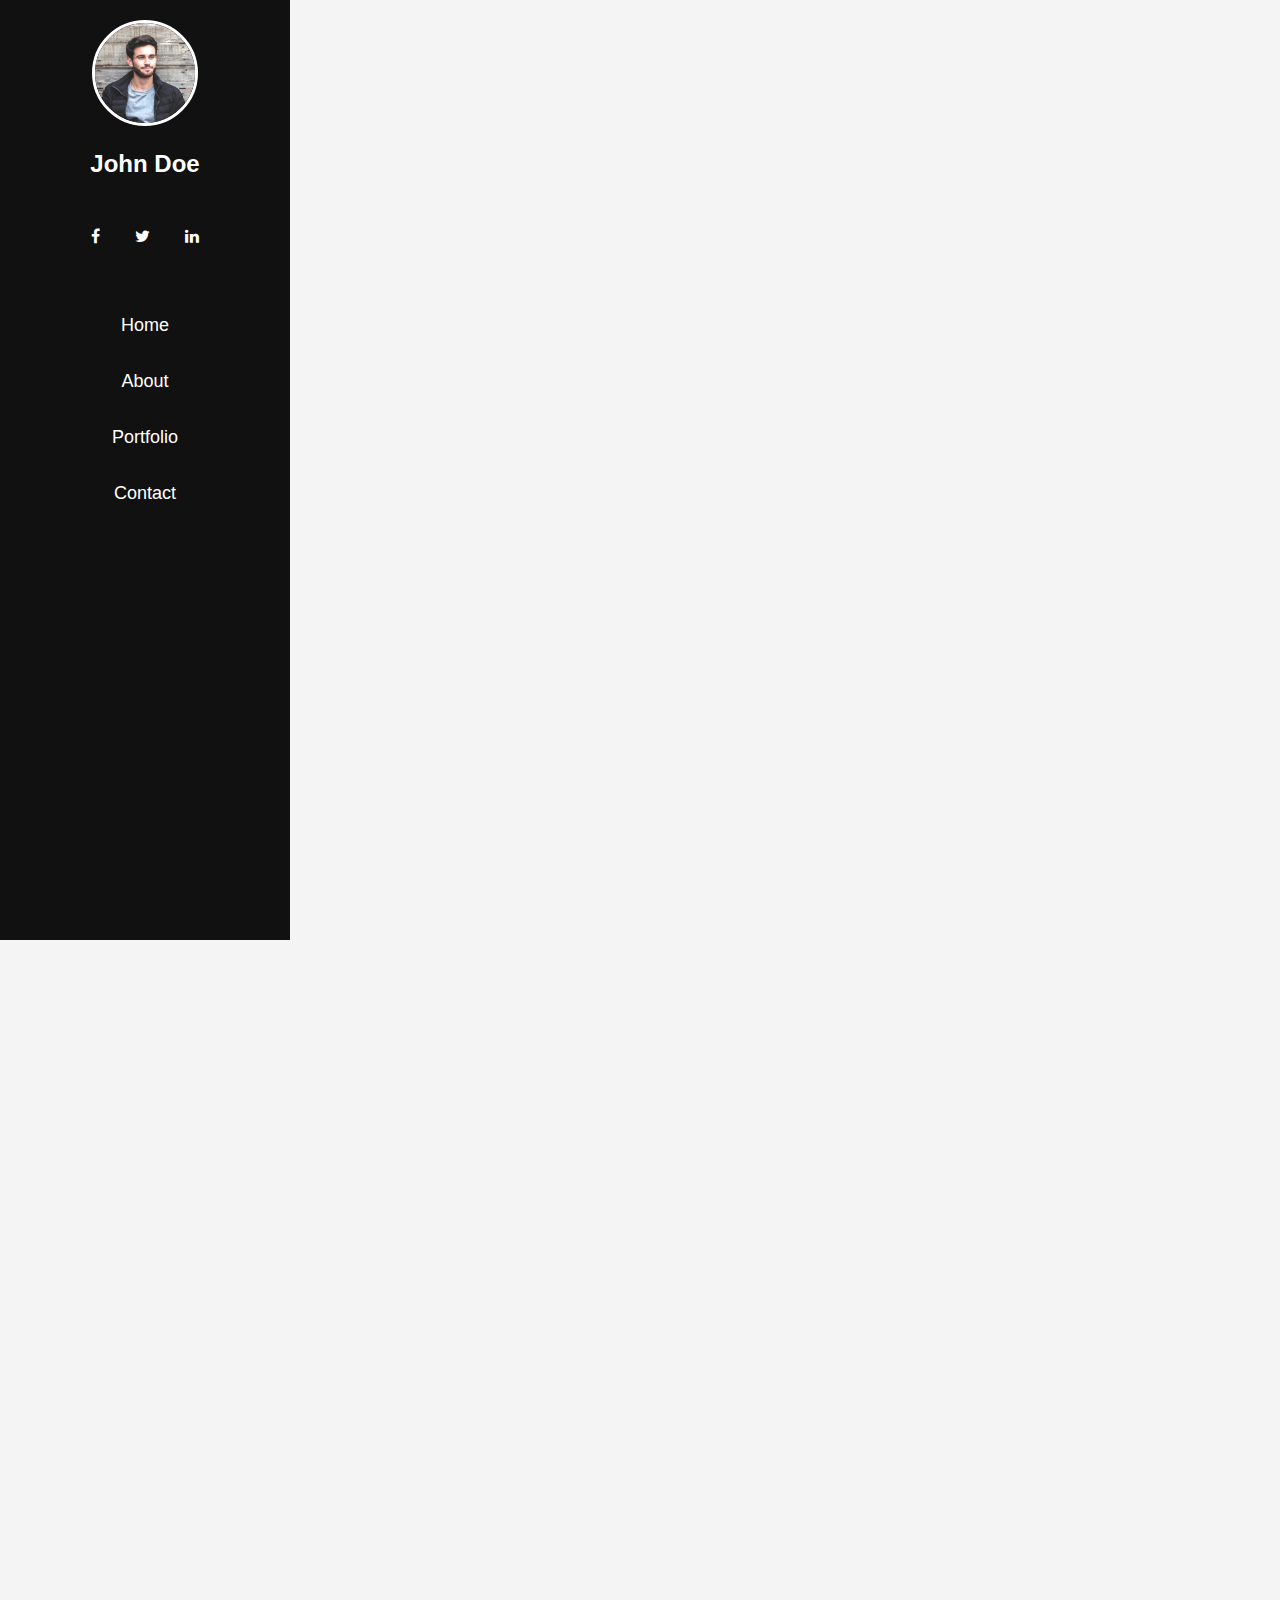
==== commit f03f645a: "Updated index.html" ====
--- a/index.html
+++ b/index.html
@@ -150,15 +150,15 @@
         <div class="contact-info">
             <h2>Contact Info</h2>
             <div class="info-item">
-                <i class="fas fa-map-marker-alt"></i>
+                <i class="fa fa-map-marker" aria-hidden="true"></i>
                 <p>1234 Main Street, City, Country</p>
             </div>
             <div class="info-item">
-                <i class="fas fa-phone-alt"></i>
+                <i class="fa fa-phone"></i>
                 <p>+123 456 7890</p>
             </div>
             <div class="info-item">
-                <i class="fas fa-envelope"></i>
+                <i class="fa fa-envelope"></i>
                 <p>contact@example.com</p>
             </div>
             <div class="map">
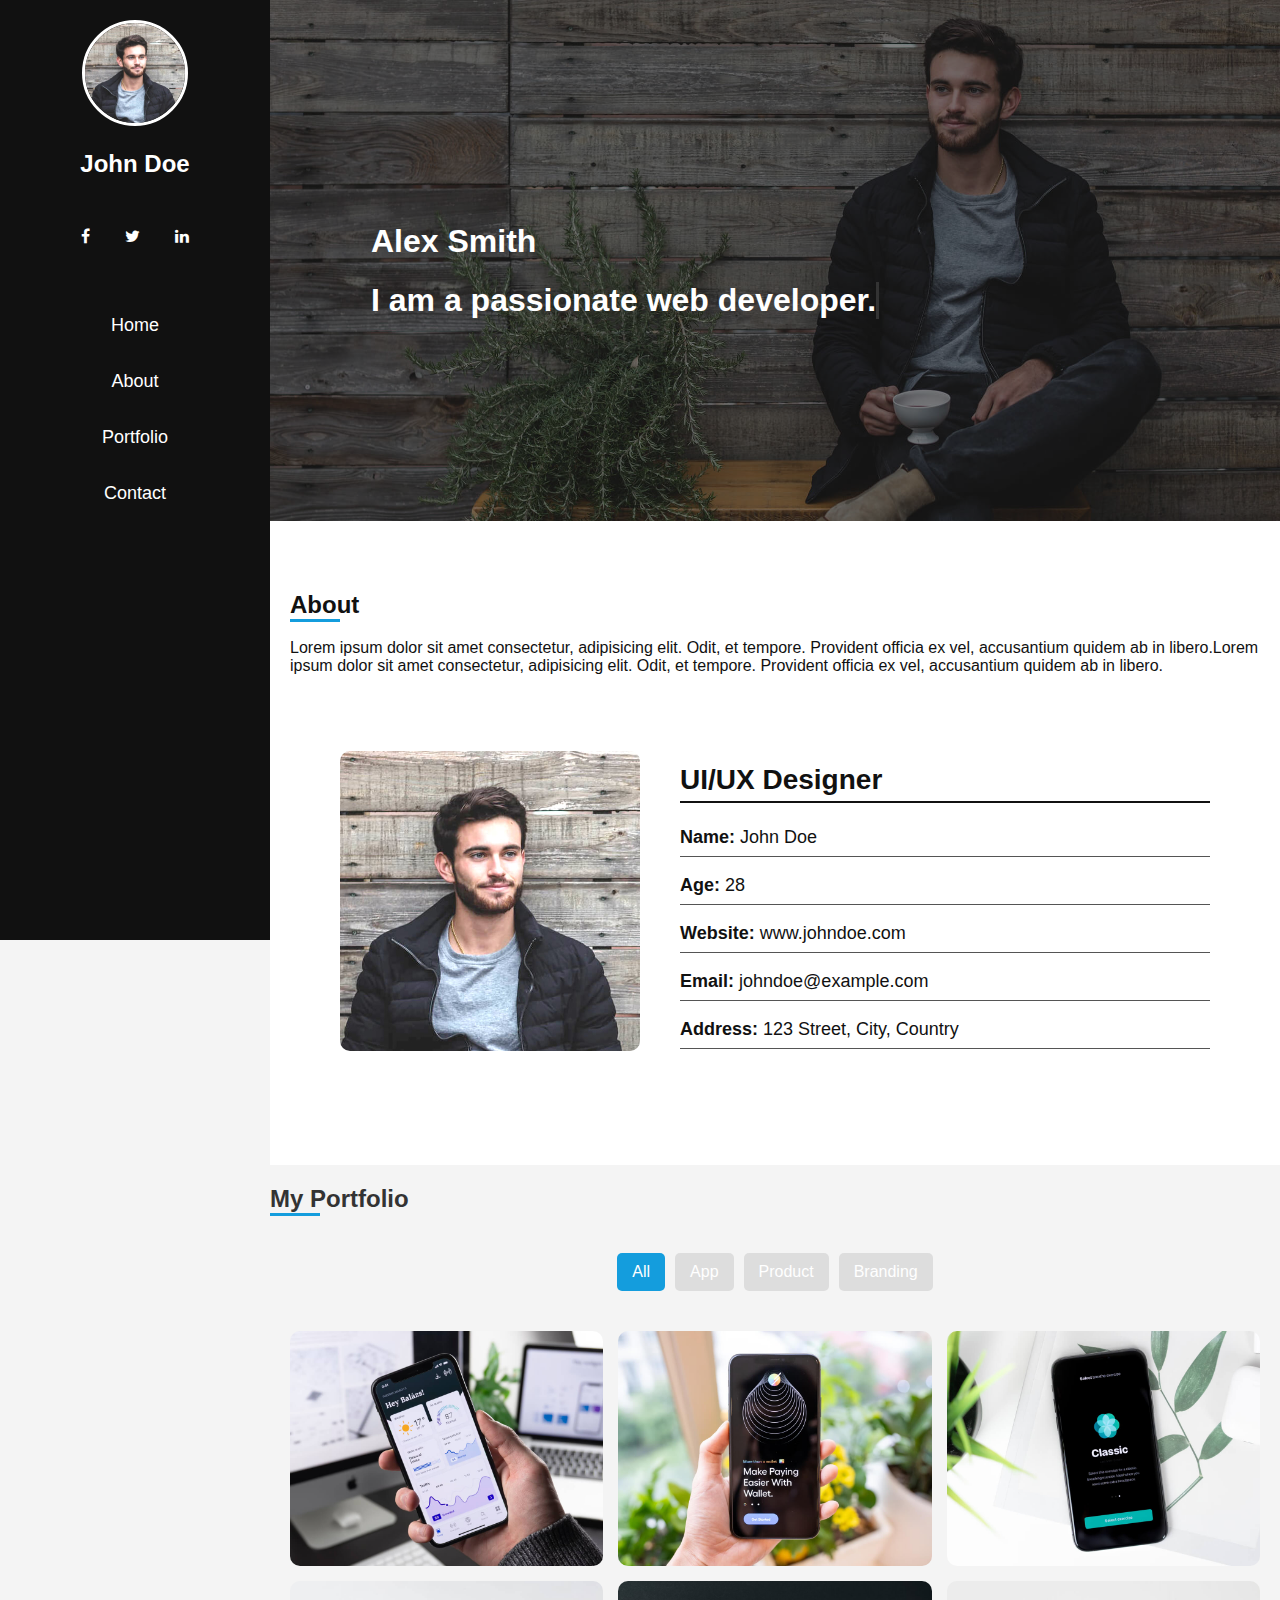
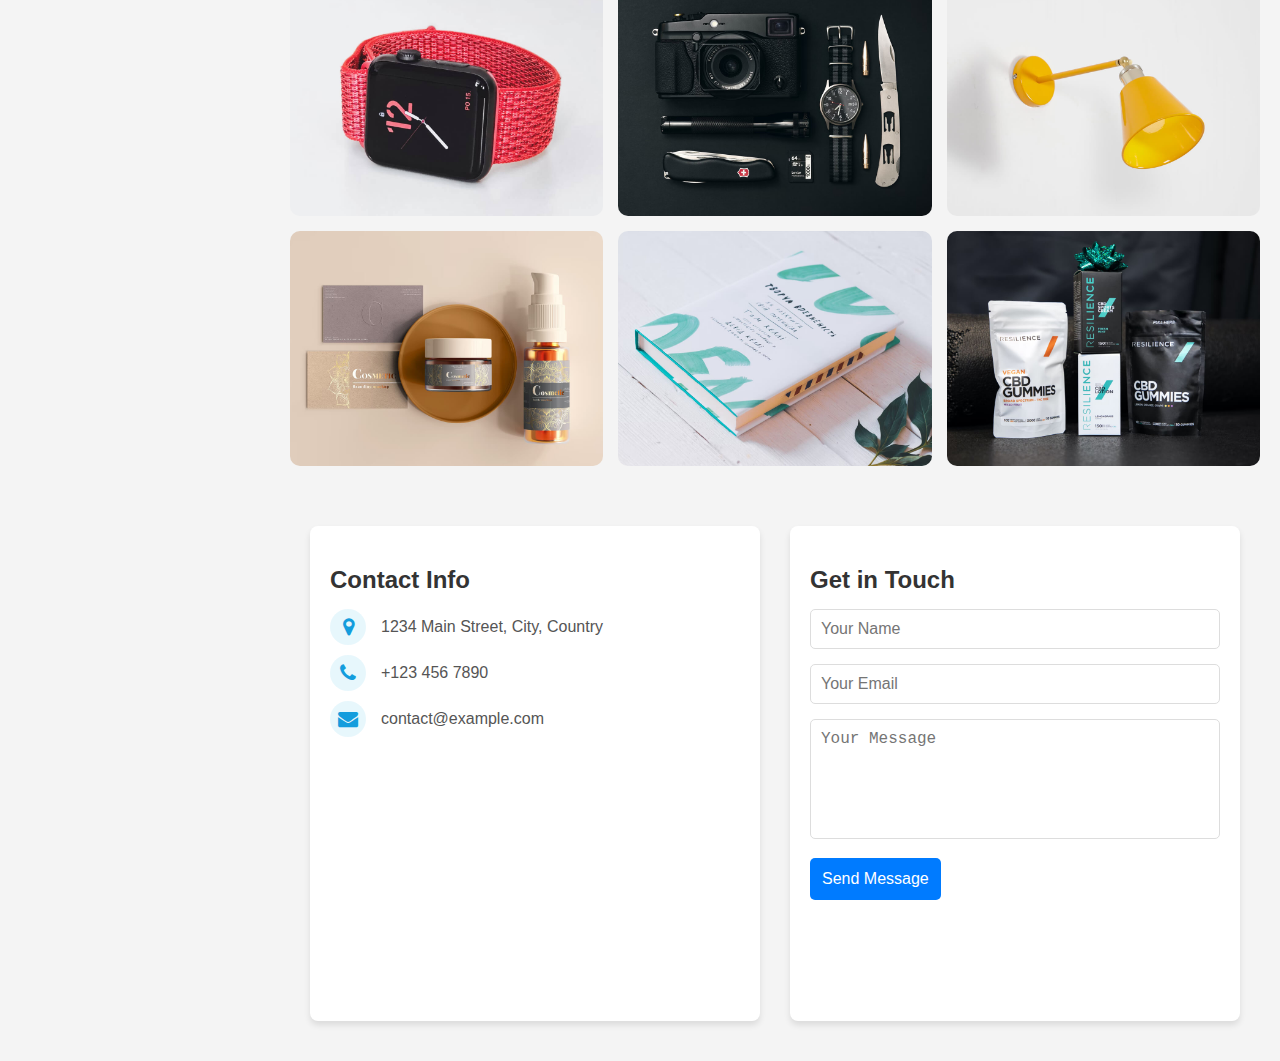
==== commit 573b9331: "Updated index.html" ====
--- a/index.html
+++ b/index.html
@@ -32,22 +32,24 @@
                 <h3>I am a passionate web developer.</h3>
             </section>
             <section id="about">
-                <h1>About Me</h1>
-                <div class="about-content">
-                    <h2>Personal Details</h2>
-                    <p>Age: 30</p>
-                    <p>Location: New York, USA</p>
-                    <h2>Experience</h2>
-                    <ul>
-                        <li>5+ years in web development</li>
-                        <li>Expert in HTML, CSS, JavaScript, and modern frameworks</li>
-                        <li>Worked on multiple freelance and corporate projects</li>
-                    </ul>
-                    <h2>Education</h2>
-                    <ul>
-                        <li>Bachelor's in Computer Science</li>
-                        <li>Certified Full Stack Web Developer</li>
-                    </ul>
+           <div class="about-desc">
+            <h2>About</h2>
+            <p>Lorem ipsum dolor sit amet consectetur, adipisicing elit. Odit, et tempore. Provident officia ex vel, accusantium quidem ab in libero.Lorem ipsum dolor sit amet consectetur, adipisicing elit. Odit, et tempore. Provident officia ex vel, accusantium quidem ab in libero.</p>
+           </div>
+                <div class="about-container">
+                    <div class="about-image">
+                        <img src="assets/images/my-profile-img.jpg" alt="Profile Picture">
+                    </div>
+                    <div class="about-content">
+                        <h2>UI/UX Designer</h2>
+                        <ul>
+                            <li><span>Name:</span> John Doe</li>
+                            <li><span>Age:</span> 28</li>
+                            <li><span>Website:</span> www.johndoe.com</li>
+                            <li><span>Email:</span> johndoe@example.com</li>
+                            <li><span>Address:</span> 123 Street, City, Country</li>
+                        </ul>
+                    </div>
                 </div>
             </section>
             <section id="portfolio">
@@ -136,8 +138,6 @@
                             <i class="fa fa-search-plus" onclick="openFullscreen('assets/images/my-profile-img.jpg')"></i>
                         </div>
                     </div>
-
-                    <i class="fa fa-search-plus" onclick="openFullscreen('assets/images/my-profile-img.jpg')"></i>
                 </div>
             </section>
         
@@ -146,7 +146,7 @@
                 <span class="close-btn" onclick="closeFullscreen()">&times;</span>
                 <img id="fullscreen-img" class="fullscreen-img">
             </div>-->
-           <section class="contact-section">
+           <section class="contact-section" id="contact">
         <div class="contact-info">
             <h2>Contact Info</h2>
             <div class="info-item">
--- a/assets/css/style.css
+++ b/assets/css/style.css
@@ -1,4 +1,9 @@
 /* General Styles */
+html {
+    scroll-behavior: smooth;
+}
+
+
 body {
     font-family: 'Arial', sans-serif;
     margin: 0;
@@ -15,7 +20,7 @@
 
 /* Sidebar */
 .sidebar {
-    width: 250px;
+    width: 230px;
     background: #111;
     color: white;
     height: 100vh;
@@ -97,20 +102,103 @@
 /* Main Content */
 .content {
     margin-left: 270px;
+   margin-top: 0px;
+}
+/* About Section */
+#about {
+    background:#fff;
+    color: #111;
+    padding: 50px 20px;
+    text-align: center;
+}
+
+.about-container {
+    display: flex;
+    flex-wrap: wrap;
+    justify-content: space-between;
+    max-width: 1000px;
+    margin: 0 auto;
+    background: #fff;
+    padding: 30px;
+    border-radius: 10px;
+    box-shadow: 0 4px 8px rgba(255, 255, 255, 0.2);
+    align-items: center;
+}
+
+.about-image {
+    flex: 1;
+    min-width: 300px;
     padding: 20px;
-    flex-grow: 1;
-}
-
-/* Sections */
-section {
-    margin-bottom: 50px;
+    text-align: center;
+}
+
+.about-image img {
+    width: 100%;
+    max-width: 300px;
+    border-radius: 10px;
+    box-shadow: 0 4px 8px rgba(255, 255, 255, 0.2);
+}
+
+.about-content {
+    flex: 2;
+    min-width: 300px;
     padding: 20px;
-    background: white;
-    border-radius: 8px;
-    box-shadow: 0px 4px 6px rgba(0, 0, 0, 0.1);
-    opacity: 0;
-    transform: translateY(20px);
-    animation: fadeIn 0.8s ease-out forwards;
+    text-align: left;
+}
+
+.about-content h2 {
+    font-size: 28px;
+    margin-bottom: 15px;
+    border-bottom: 2px solid #111;
+    padding-bottom: 5px;
+}
+
+.about-content ul {
+    list-style: none;
+    padding: 0;
+}
+
+.about-content ul li {
+    font-size: 18px;
+    margin: 10px 0;
+    padding: 8px 0;
+    border-bottom: 1px solid #555;
+}
+
+.about-content ul li span {
+    font-weight: bold;
+    color: #111;
+}
+.about-desc{
+    text-align: left;
+}
+.about-desc h2{
+    position:relative;
+}
+.about-desc h2:after {
+    content: "";
+    position: absolute;
+    display: block;
+    width: 50px;
+    height: 3px;
+    background:#149ddd;
+    left: 50;
+    bottom:10;
+}
+/* Responsive */
+@media (max-width: 768px) {
+    .about-container {
+        flex-direction: column;
+        text-align: center;
+    }
+
+    .about-content {
+        text-align: center;
+    }
+
+    .about-content h2 {
+        text-align: center;
+    }
 }
 #home h1{
     color:#fff;
@@ -147,20 +235,49 @@
     }
 }
 
-#home{
-    background-image: url('../images/hero-bg.jpg');
-}
 #home {
+    position: relative;
+    background-image: url(../images/hero-bg.jpg);
     background-size: cover;
     background-position: center;
-    padding: 20%;
+    padding: 20% 10%;
     border-radius: 0px !important;
-}
+    z-index: 1;
+}
+
+#home::before {
+    content: "";
+    position: absolute;
+    top: 0;
+    left: 0;
+    width: 100%;
+    height: 100%;
+    background-color: rgba(0, 0, 0, 0.5); /* Adjust opacity (0.5 for 50% transparency) */
+    border-radius: inherit;
+    z-index: -1; /* Places the overlay behind content */
+}
+
 /* Portfolio Filters */
 .portfolio-filters {
     display: flex;
     justify-content: center;
     margin: 20px 0;
+    width:100%;
+}
+#portfolio h2:after{
+    content: "";
+    position: absolute;
+    display: block;
+    width: 50px;
+    height: 3px;
+    background:#149ddd;
+    left: 50;
+    bottom:30;
+    top:30;
+}
+h2.section-title {
+    width: 100%;
+    position: relative;
 }
 
 .filter-btn {
@@ -174,7 +291,7 @@
 }
 
 .filter-btn.active {
-    background: blue;
+    background: #149ddd;;
     color: white;
 }
 
@@ -184,6 +301,9 @@
     grid-template-columns: repeat(3, 1fr);
     gap: 15px;
     padding: 20px;
+}
+section#portfolio {
+    display: ruby;
 }
 
 /* Portfolio Item */
@@ -351,7 +471,18 @@
 
 .info-item i {
     font-size: 20px;
-    color: #007BFF;
+    color: #149ddd;
+    height: 20px;
+    width: 20px;
+    padding: 8px;
+    border-radius: 20px;
+    text-align: center;
+    background: #5ec6ec26;
+}
+.info-item i:hover{
+    background: #149ddd;
+    transition: .2s;
+    color:#fff;
 }
 
 .info-item p {
@@ -399,7 +530,7 @@
     border-radius: 5px;
     cursor: pointer;
     font-size: 16px;
-    width: 100%;
+    /* width: 100%; */
 }
 
 button:hover {
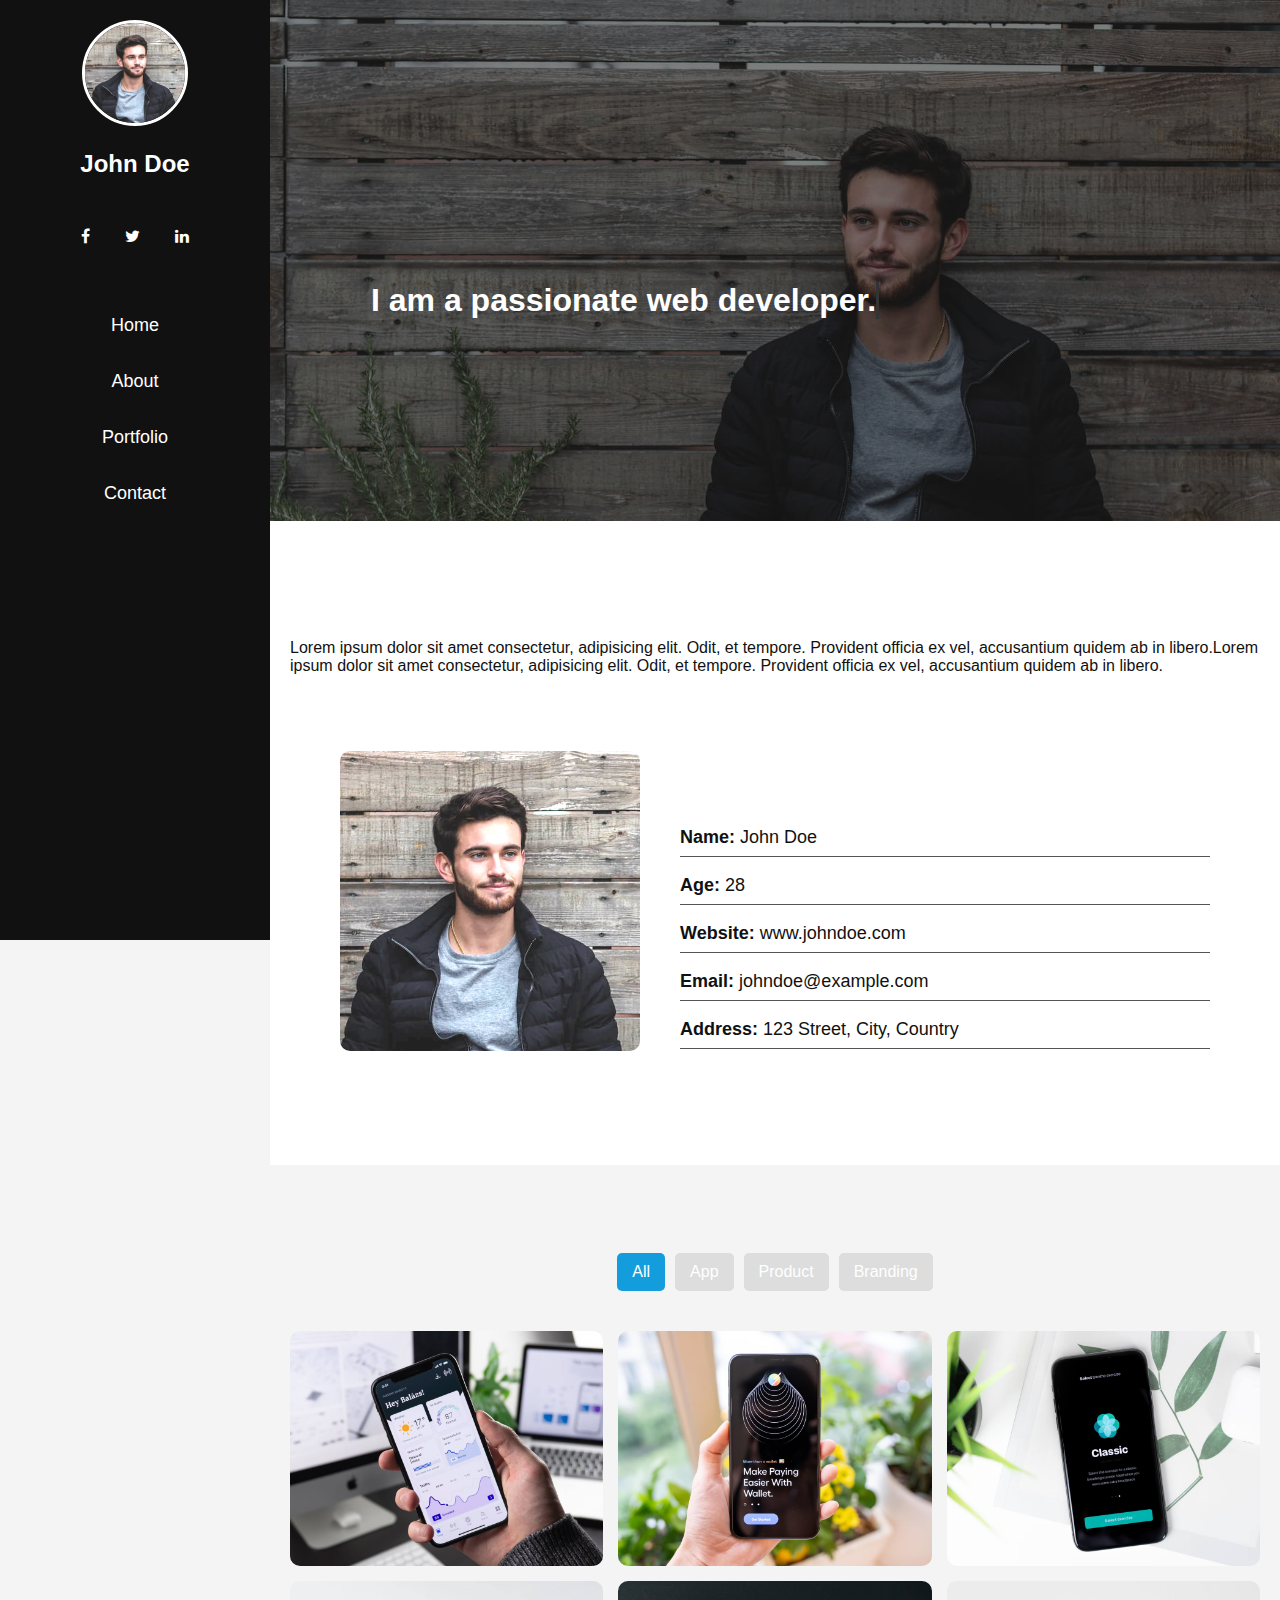
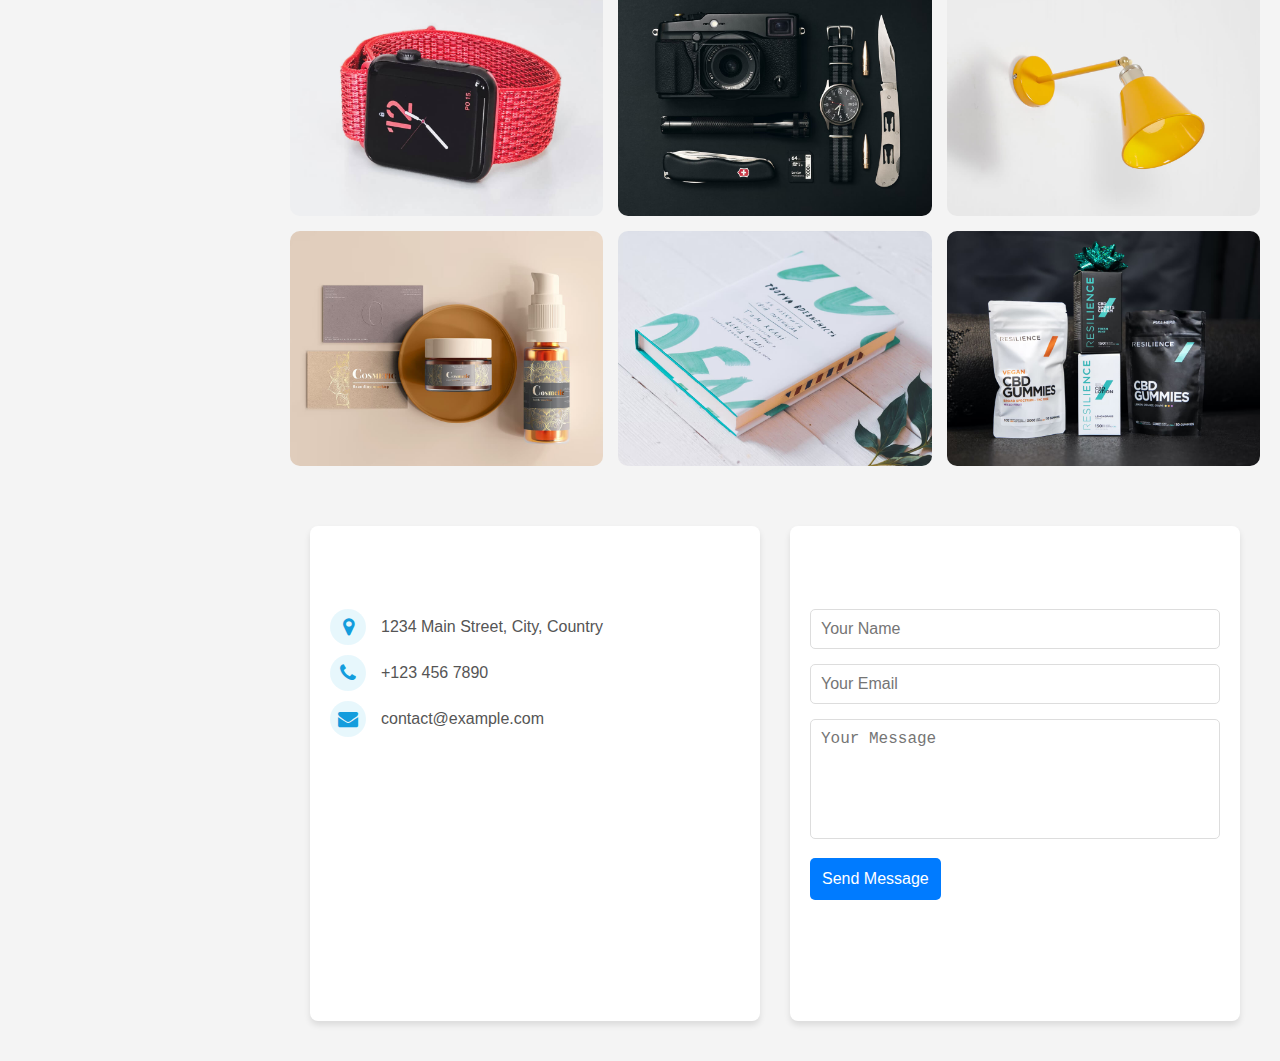
==== commit 67d52b62: "Updated index.html" ====
--- a/index.html
+++ b/index.html
@@ -8,6 +8,7 @@
     <link rel="stylesheet" href="https://cdnjs.cloudflare.com/ajax/libs/font-awesome/4.7.0/css/font-awesome.min.css">
 </head>
 <body>
+    <!-- sidebar -->
     <div class="container">
         <nav class="sidebar">
             <div class="profile">
@@ -26,11 +27,14 @@
                 <li><a href="#contact">Contact</a></li>
             </ul>
         </nav>
+
+        <!-- banner -->
         <main class="content">
             <section id="home">
                 <h1>Alex Smith</h1>
                 <h3>I am a passionate web developer.</h3>
             </section>
+            <!-- about -->
             <section id="about">
            <div class="about-desc">
             <h2>About</h2>
@@ -52,6 +56,7 @@
                     </div>
                 </div>
             </section>
+            <!-- portfolio -->
             <section id="portfolio">
                 <h2 class="section-title">My Portfolio</h2>
         
@@ -140,15 +145,10 @@
                     </div>
                 </div>
             </section>
-        
-            <!-- Fullscreen Image Modal -->
-            <!-- <div id="fullscreen-modal" class="fullscreen-modal">
-                <span class="close-btn" onclick="closeFullscreen()">&times;</span>
-                <img id="fullscreen-img" class="fullscreen-img">
-            </div>-->
+            <!-- contact -->
            <section class="contact-section" id="contact">
         <div class="contact-info">
-            <h2>Contact Info</h2>
+            <h2 class="fade-in">Contact Info</h2>
             <div class="info-item">
                 <i class="fa fa-map-marker" aria-hidden="true"></i>
                 <p>1234 Main Street, City, Country</p>
@@ -219,18 +219,21 @@
     // Show all items by default
     document.querySelector(".filter-btn[data-filter='all']").click();
 });
-
-
-
-/* Fullscreen Image Modal */
-// function openFullscreen(imageSrc) {
-//     document.getElementById("fullscreen-modal").style.display = "flex";
-//     document.getElementById("fullscreen-img").src = imageSrc;
-// }
-
-// function closeFullscreen() {
-//     document.getElementById("fullscreen-modal").style.display = "none";
-// }
+</script>
+<!-- animation js -->
+<script>
+    function revealOnScroll() {
+        const elements = document.querySelectorAll('.fade-in, .slide-in, .bounce-in');
+        elements.forEach(el => {
+            const rect = el.getBoundingClientRect();
+            if (rect.top < window.innerHeight * 0.8) {
+                el.classList.add('show');
+            }
+        });
+    }
+
+    window.addEventListener('scroll', revealOnScroll);
+    revealOnScroll(); // Run once on load to check for already visible elements
 </script>
 
     
--- a/assets/css/style.css
+++ b/assets/css/style.css
@@ -2,7 +2,6 @@
 html {
     scroll-behavior: smooth;
 }
-
 
 body {
     font-family: 'Arial', sans-serif;
@@ -11,12 +10,16 @@
     background-color: #f4f4f4;
     color: #333;
 }
+h2{
+    animation: slideIn 1.5s ease-out 0.5s forwards;   
+}
 
 /* Container Layout */
 .container {
     display: flex;
     flex-wrap: wrap;
 }
+
 
 /* Sidebar */
 .sidebar {
@@ -151,6 +154,7 @@
     margin-bottom: 15px;
     border-bottom: 2px solid #111;
     padding-bottom: 5px;
+    opacity: 0;
 }
 
 .about-content ul {
@@ -174,6 +178,7 @@
 }
 .about-desc h2{
     position:relative;
+    opacity:0;
 }
 .about-desc h2:after {
     content: "";
@@ -198,10 +203,13 @@
 
     .about-content h2 {
         text-align: center;
+        opacity:0;
     }
 }
 #home h1{
     color:#fff;
+    opacity: 0;
+    animation: fadeIn 1.2s ease-in-out forwards;
 }
 #home h3{
     font-size: 2rem;
@@ -243,6 +251,7 @@
     padding: 20% 10%;
     border-radius: 0px !important;
     z-index: 1;
+    background-attachment: fixed;
 }
 
 #home::before {
@@ -278,6 +287,7 @@
 h2.section-title {
     width: 100%;
     position: relative;
+    opacity:0;
 }
 
 .filter-btn {
@@ -460,6 +470,7 @@
 .contact-info h2 {
     margin-bottom: 15px;
     color: #333;
+    opacity: 0;
 }
 
 .info-item {
@@ -502,6 +513,7 @@
 .contact-form h2 {
     margin-bottom: 15px;
     color: #333;
+    opacity:0;
 }
 
 .input-box {
@@ -553,7 +565,7 @@
         width: 100%;
         height: auto;
         position: relative;
-        display: flex;
+        display: block;
         flex-direction: row;
         justify-content: space-between;
         padding: 10px;
@@ -591,9 +603,78 @@
         grid-template-columns: 1fr;
       }
       
-      .contact-info iframe {
+    .contact-info iframe {
         width: 100%;
         height: 200px;
       }
     
 }
+
+
+
+/* animation */
+  /* Fade-in animation */
+  @keyframes fadeIn {
+    from {
+        opacity: 0;
+        transform: translateY(-30px);
+    }
+    to {
+        opacity: 1;
+        transform: translateY(0);
+    }
+}
+  /* Slide-in animation */
+  @keyframes slideIn {
+    from {
+        opacity: 0;
+        transform: translateX(-100px);
+    }
+    to {
+        opacity: 1;
+        transform: translateX(0);
+    }
+}
+.fade-in {
+    opacity: 0;
+    transform: translateY(-30px);
+    transition: all 1s ease-in-out;
+}
+.contact-info h2{
+    opacity:0;
+}
+.animate {
+    opacity: 0;
+    transform: translateY(50px);
+    transition: all 1s ease-out;
+}
+
+.animate.show {
+    opacity: 1;
+    transform: translateY(0);
+}
+
+.fade-in {
+    opacity: 0;
+    transform: translateY(-30px);
+    transition: all 1s ease-in-out;
+}
+
+.slide-in {
+    opacity: 0;
+    transform: translateX(-100px);
+    transition: all 1s ease-out;
+}
+
+.bounce-in {
+    opacity: 0;
+    transform: scale(0.5);
+    transition: all 1s ease-in-out;
+}
+
+.fade-in.show,
+.slide-in.show,
+.bounce-in.show {
+    opacity: 1;
+    transform: translateY(0) translateX(0) scale(1);
+}
